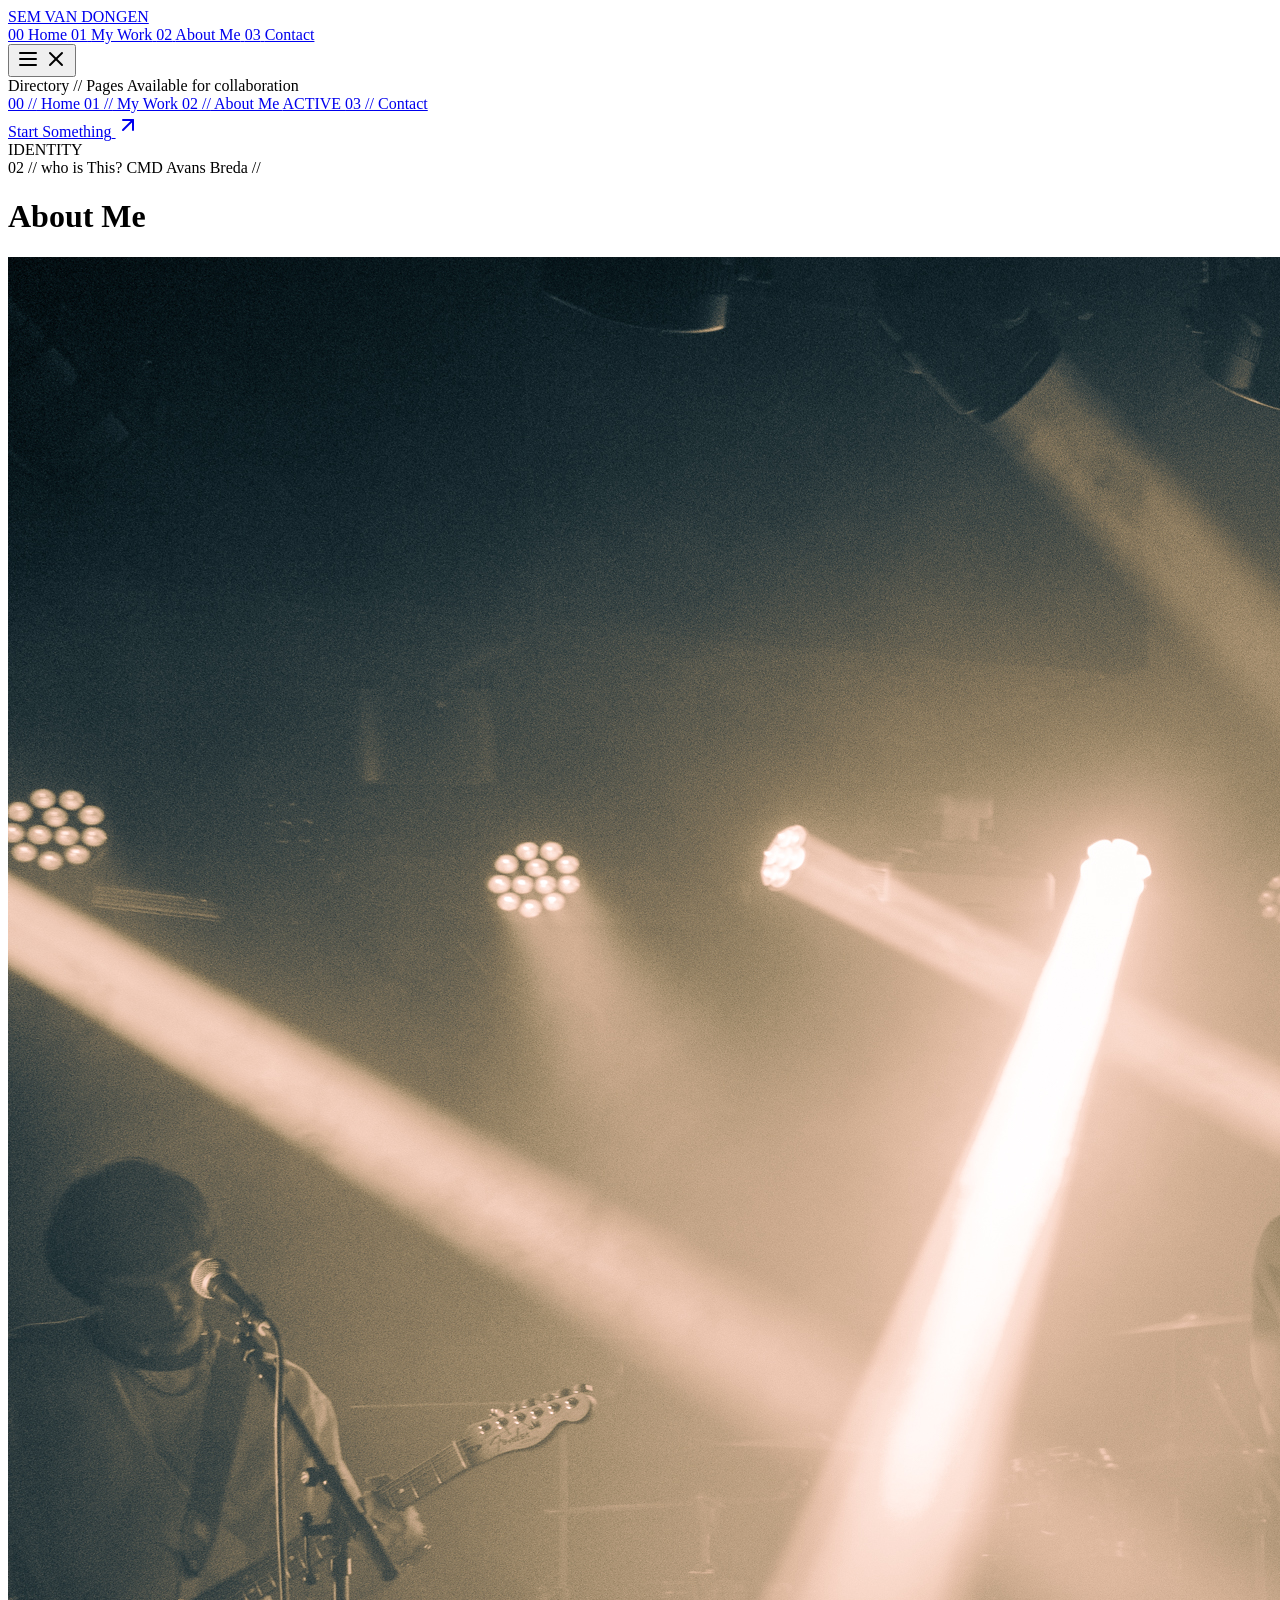
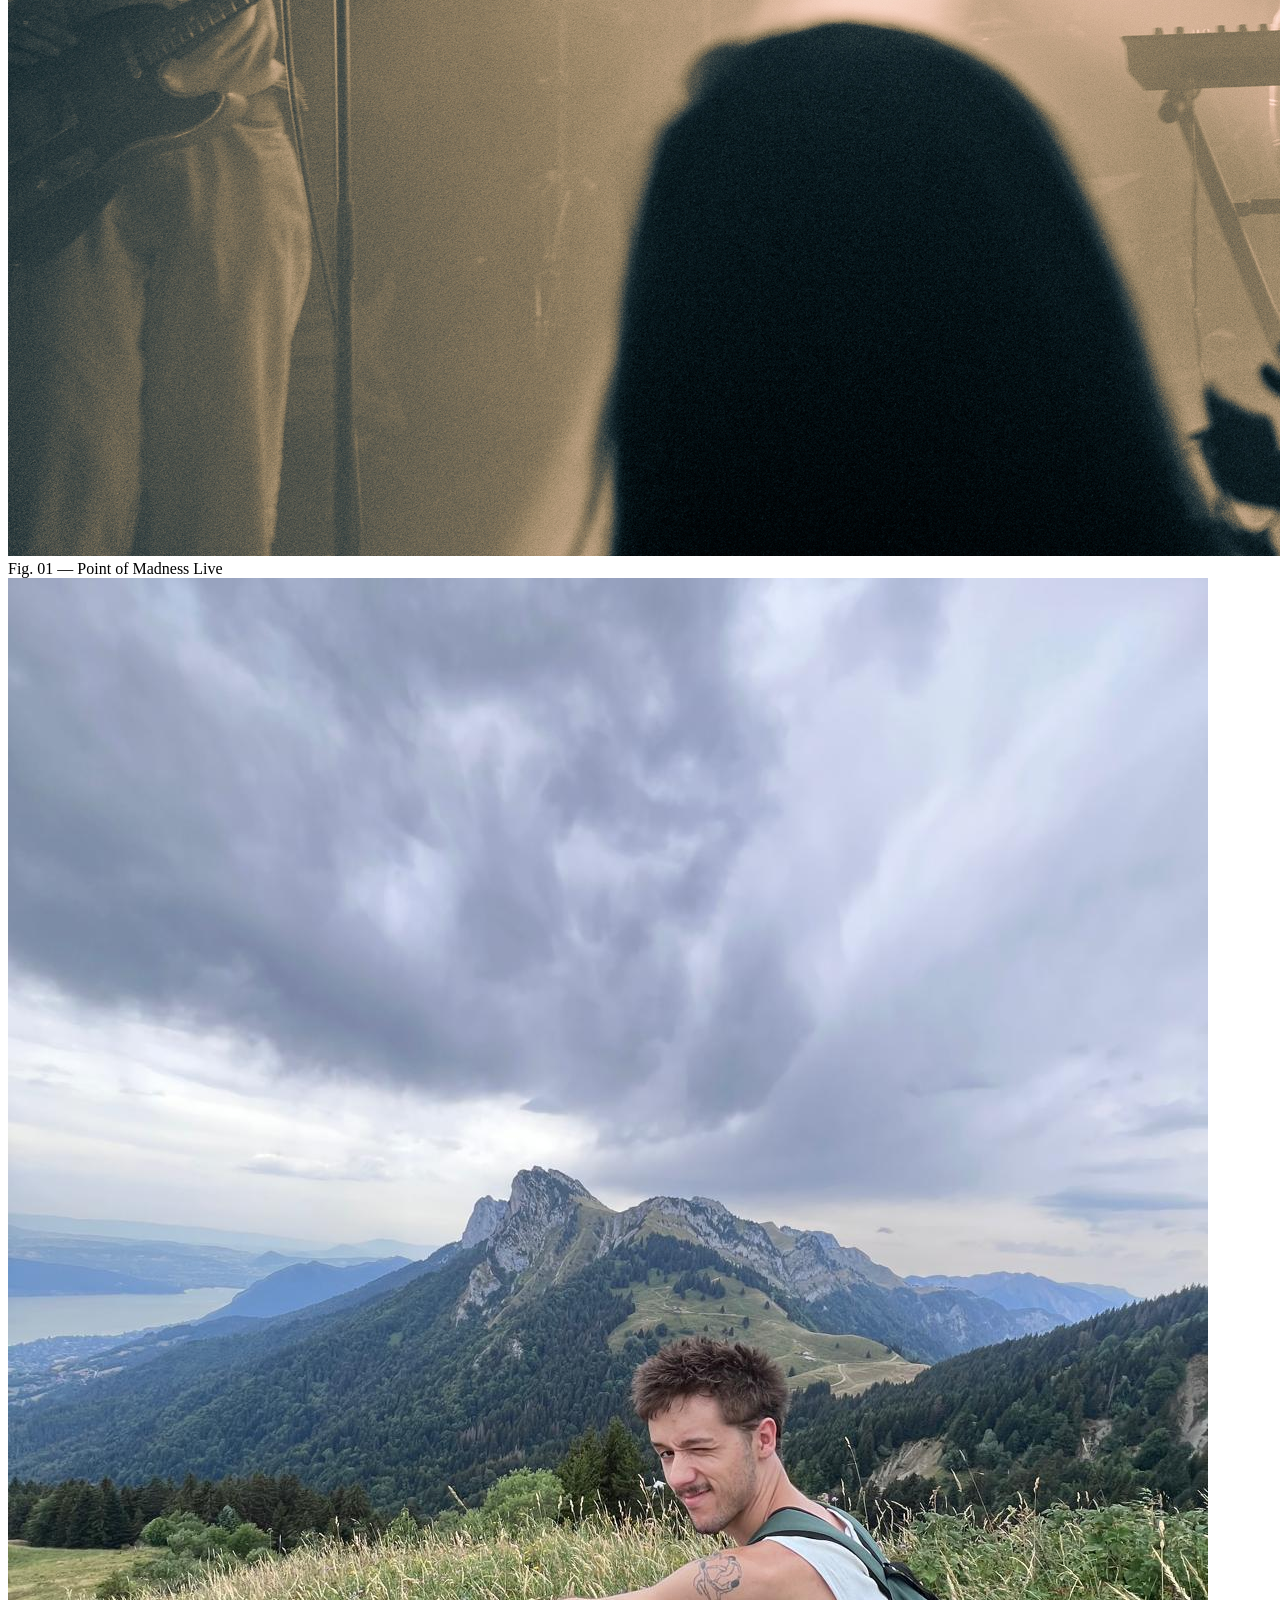
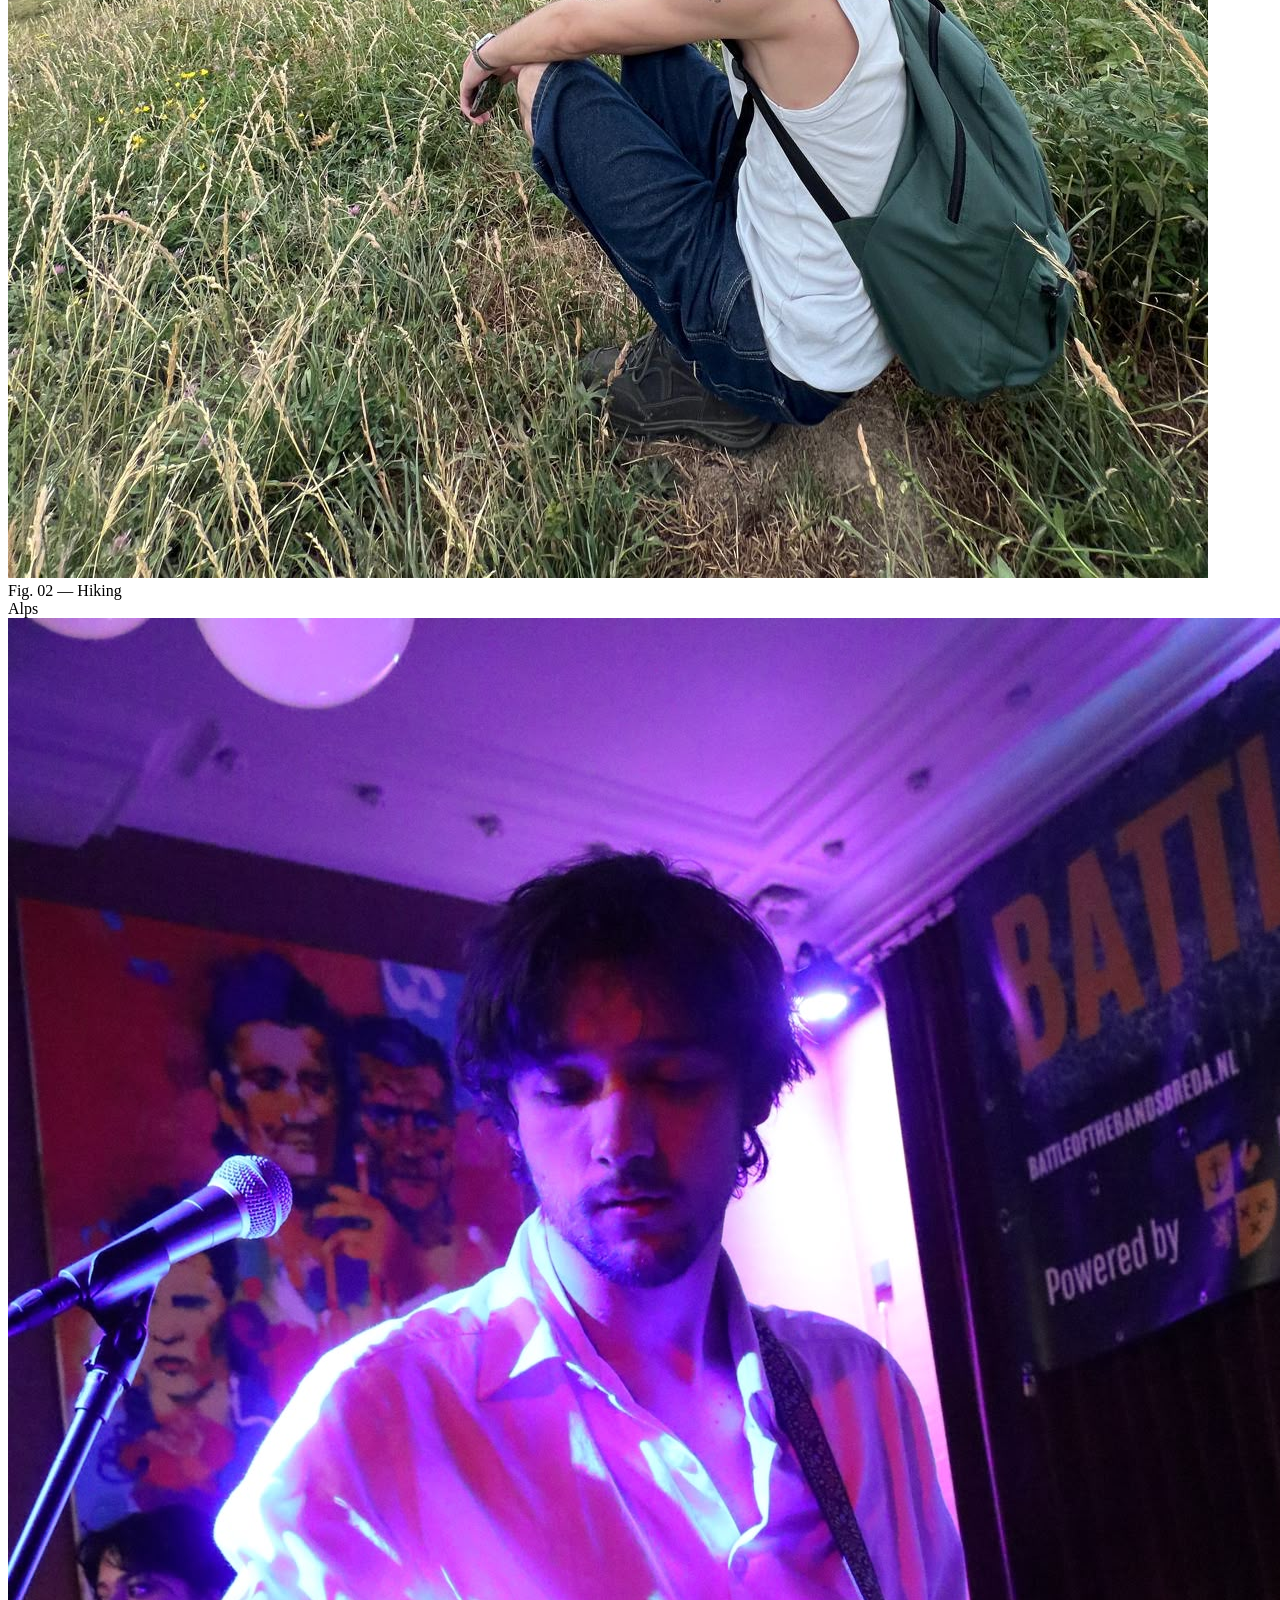
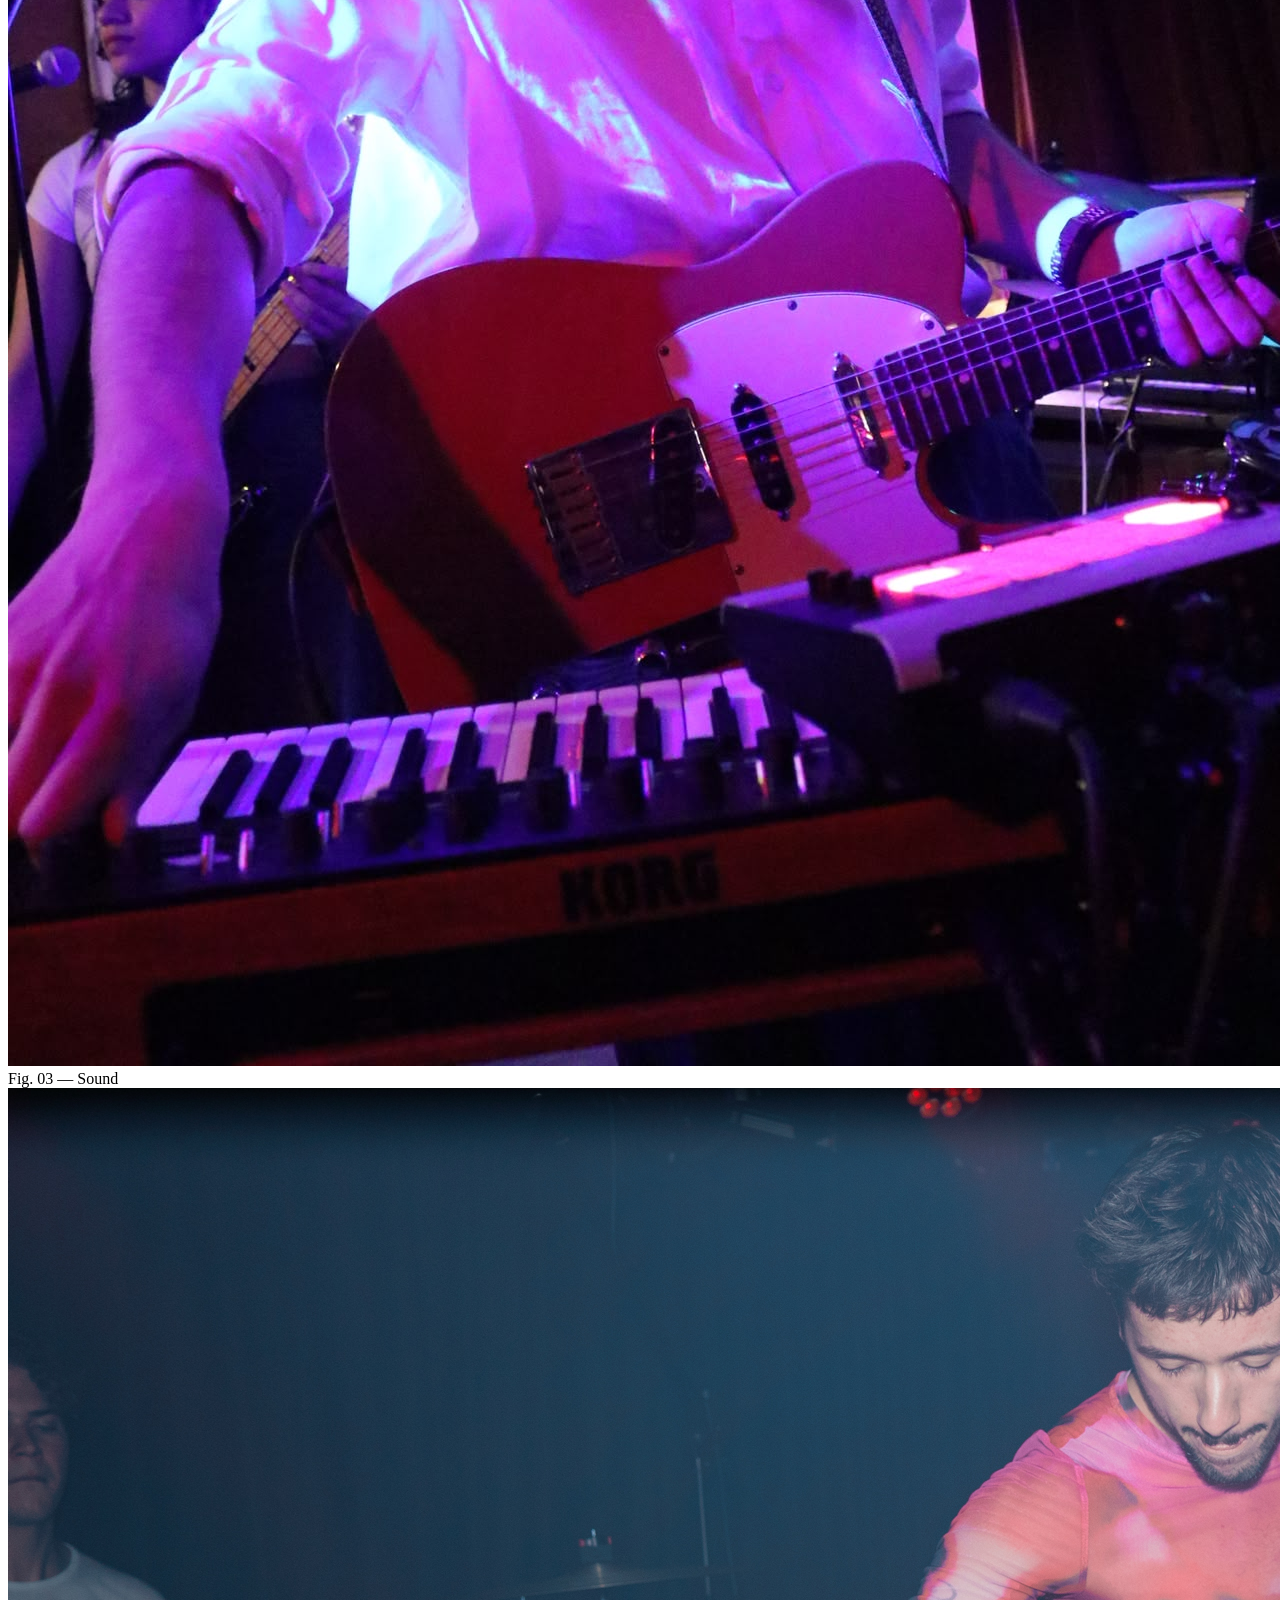
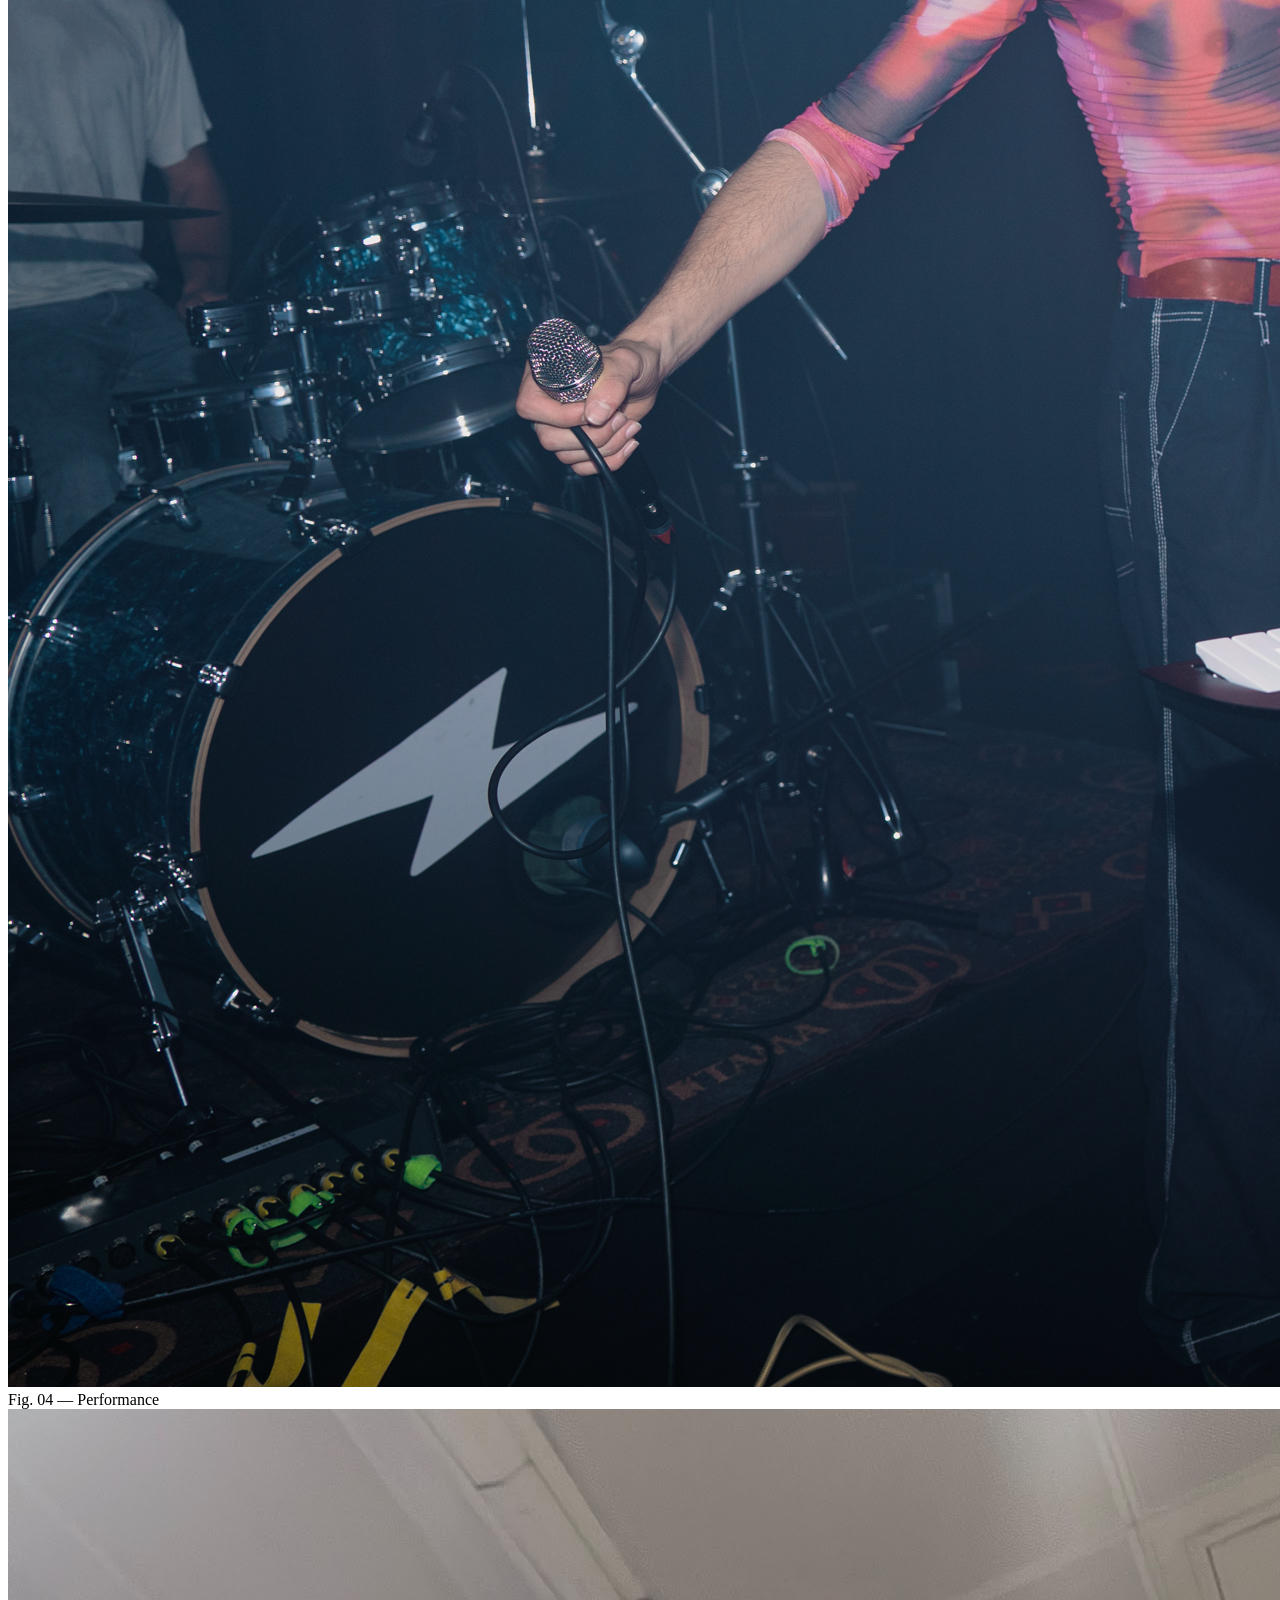
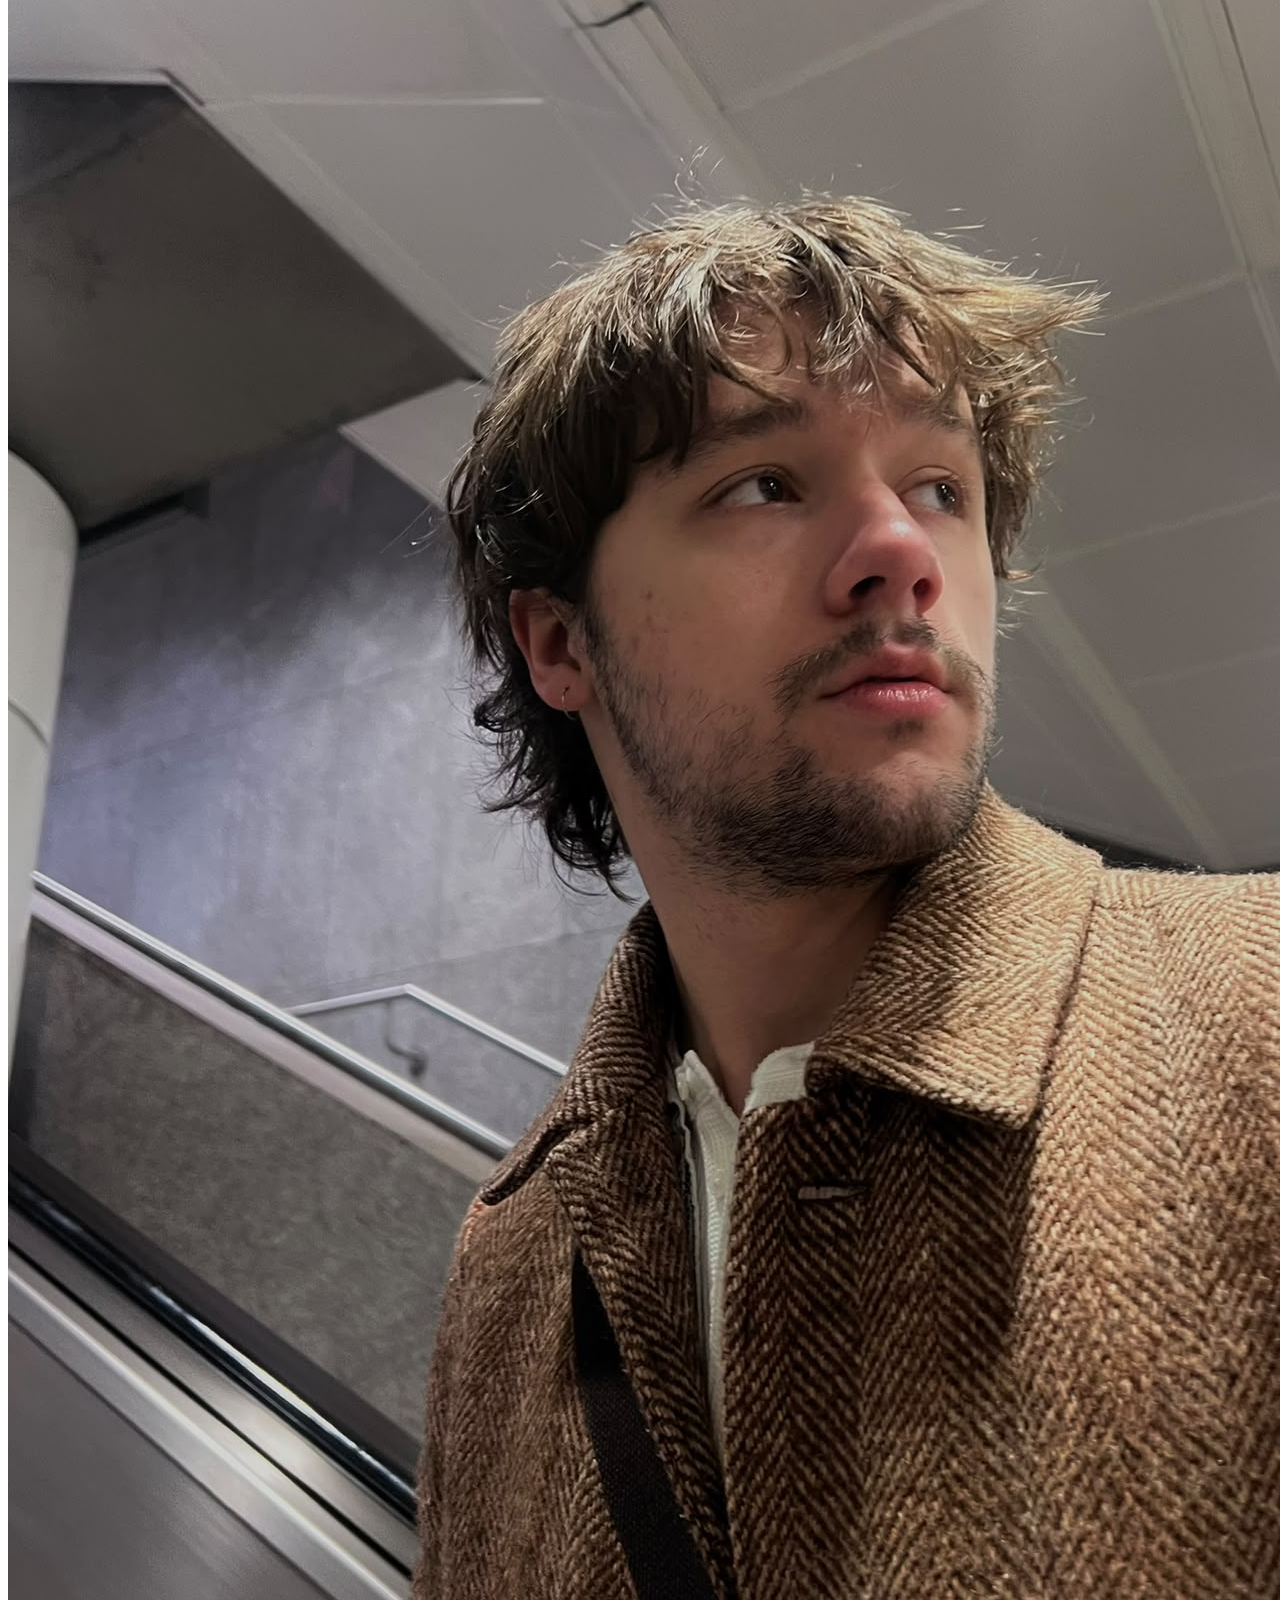
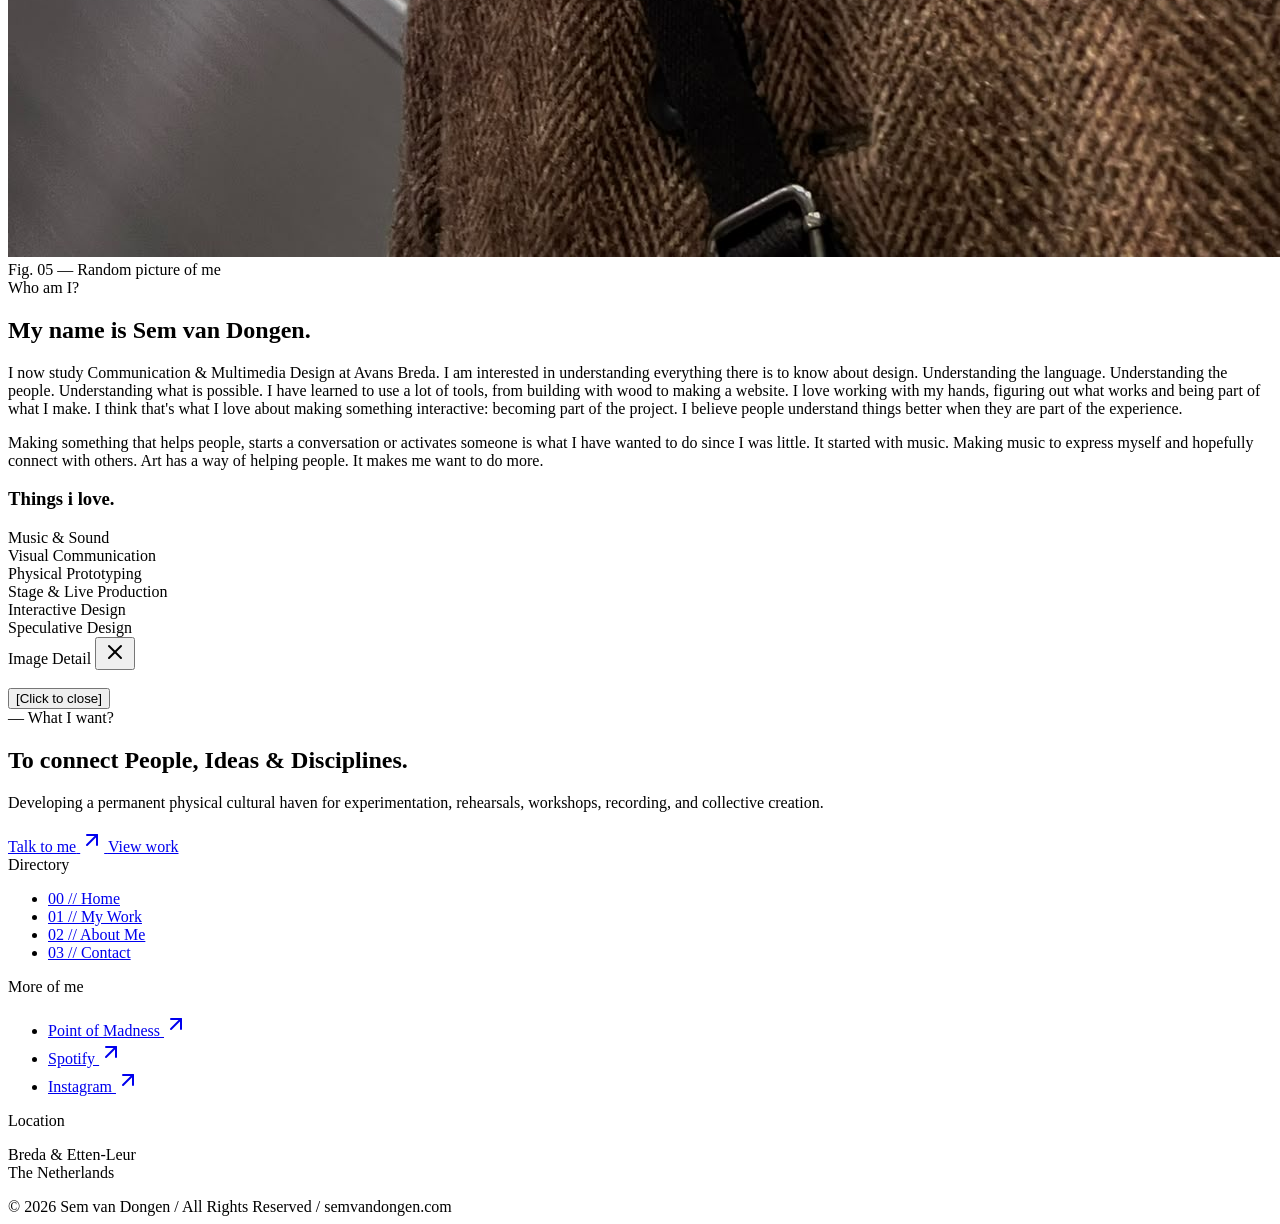
==== about.html @ f4bc8995 "Fix website folder structure" ====
<!DOCTYPE html>
<html lang="en" class="dark">
  <head>
    <meta charset="UTF-8" />
    <meta name="viewport" content="width=device-width, initial-scale=1.0" />
    <title>About Me — Sem van Dongen</title>
    <meta
      name="description"
      content="About Sem van Dongen — Multidisciplinary creative studying Communications, Multimedia Design at Avans Breda."
    />

    <!-- Google Fonts -->
    <link rel="preconnect" href="https://fonts.googleapis.com" />
    <link rel="preconnect" href="https://fonts.gstatic.com" crossorigin="anonymous" />
    <link
      href="https://fonts.googleapis.com/css2?family=Anton&family=Space+Grotesk:wght@400;500;600;700&family=Space+Mono:ital,wght@0,400;0,700;1,400&display=swap"
      rel="stylesheet"
    />

    <!-- Stylesheet -->
    <link rel="stylesheet" href="css/style.css" />
  </head>
  <body class="min-h-screen bg-bg text-ink selection:bg-accent selection:text-bg">
    <!-- Subtle Ambient Texture Layers -->
    <div class="grain-overlay" aria-hidden="true"></div>
    <div class="vignette-overlay" aria-hidden="true"></div>

    <!-- Global Persistent Navigation Header -->
    <header class="header-top fixed top-0 left-0 right-0 z-50 transition-all duration-300 border-b border-line/40 bg-[#0a0a0d]/70 backdrop-blur-sm">
      <div class="mx-auto flex h-[72px] max-w-7xl items-center justify-between px-5 sm:px-8 lg:px-12">
        <!-- Brand: Sem van Dongen -->
        <div class="flex items-center">
          <a href="index.html" class="group inline-flex items-center gap-3.5 focus:outline-none" aria-label="Sem van Dongen — Return to homepage">
            <div class="flex flex-col">
              <span class="font-display text-lg uppercase tracking-[0.06em] text-ink transition-colors duration-200 group-hover:text-accent sm:text-xl">
                SEM VAN DONGEN
              </span>
            </div>
          </a>
        </div>

        <!-- Desktop Navigation Links -->
        <nav class="hidden items-center gap-1 md:flex" aria-label="Main Navigation">
          <!-- 00 Home -->
          <a href="index.html" class="group relative flex items-center gap-2 px-4 py-2 font-mono text-xs uppercase tracking-[0.18em] transition-all duration-200 text-ink-dim hover:text-ink">
            <span class="text-[10px] text-ink-faint opacity-60 group-hover:text-accent">00</span>
            <span>Home</span>
            <span class="absolute bottom-0 left-4 right-4 h-[1px] w-0 bg-ink-faint transition-all duration-200 group-hover:w-[calc(100%-32px)]"></span>
          </a>

          <!-- 01 My Work -->
          <a href="work.html" class="group relative flex items-center gap-2 px-4 py-2 font-mono text-xs uppercase tracking-[0.18em] transition-all duration-200 text-ink-dim hover:text-ink">
            <span class="text-[10px] text-ink-faint opacity-60 group-hover:text-accent">01</span>
            <span>My Work</span>
            <span class="absolute bottom-0 left-4 right-4 h-[1px] w-0 bg-ink-faint transition-all duration-200 group-hover:w-[calc(100%-32px)]"></span>
          </a>

          <!-- 02 About Me (Active) -->
          <a href="about.html" class="group relative flex items-center gap-2 px-4 py-2 font-mono text-xs uppercase tracking-[0.18em] transition-all duration-200 text-accent">
            <span class="text-[10px] text-ink-faint opacity-60 group-hover:text-accent">02</span>
            <span>About Me</span>
            <span class="absolute bottom-0 left-4 right-4 h-[2px] bg-accent shadow-[0_0_8px_#b2ded1]"></span>
          </a>

          <!-- 03 Contact -->
          <a href="contact.html" class="group relative flex items-center gap-2 px-4 py-2 font-mono text-xs uppercase tracking-[0.18em] transition-all duration-200 text-ink-dim hover:text-ink">
            <span class="text-[10px] text-ink-faint opacity-60 group-hover:text-accent">03</span>
            <span>Contact</span>
            <span class="absolute bottom-0 left-4 right-4 h-[1px] w-0 bg-ink-faint transition-all duration-200 group-hover:w-[calc(100%-32px)]"></span>
          </a>
        </nav>

        <!-- Mobile Menu Button -->
        <div class="flex items-center gap-3 md:hidden">
          <button
            id="mobile-menu-btn"
            type="button"
            class="flex h-10 w-10 items-center justify-center border border-line-strong bg-bg-card text-ink transition-colors hover:border-accent hover:text-accent focus:outline-none"
            aria-label="Open navigation menu"
            aria-expanded="false"
          >
            <!-- Hamburger Icon -->
            <svg id="menu-icon-open" class="h-5 w-5" xmlns="http://www.w3.org/2000/svg" width="24" height="24" viewBox="0 0 24 24" fill="none" stroke="currentColor" stroke-width="2" stroke-linecap="round" stroke-linejoin="round">
              <line x1="4" x2="20" y1="12" y2="12"></line>
              <line x1="4" x2="20" y1="6" y2="6"></line>
              <line x1="4" x2="20" y1="18" y2="18"></line>
            </svg>
            <!-- Close Icon -->
            <svg id="menu-icon-close" class="h-5 w-5 hidden" xmlns="http://www.w3.org/2000/svg" width="24" height="24" viewBox="0 0 24 24" fill="none" stroke="currentColor" stroke-width="2" stroke-linecap="round" stroke-linejoin="round">
              <path d="M18 6 6 18"></path>
              <path d="m6 6 12 12"></path>
            </svg>
          </button>
        </div>
      </div>

      <!-- Mobile Navigation Sheet -->
      <div id="mobile-menu-drawer" class="hidden border-b border-line bg-[#0a0a0dfc] px-6 py-8 backdrop-blur-xl md:hidden">
        <div class="mb-6 flex items-center justify-between border-b border-line pb-4 font-mono text-[11px] uppercase tracking-[0.2em] text-ink-faint">
          <span>Directory // Pages</span>
          <span>Available for collaboration</span>
        </div>

        <nav class="flex flex-col gap-2">
          <!-- 00 Home -->
          <a href="index.html" class="flex items-center justify-between border-b border-line/60 py-4 font-display text-2xl uppercase tracking-wider text-ink hover:text-accent transition-colors">
            <span class="flex items-center gap-3">
              <span class="font-mono text-xs tracking-widest text-ink-faint">00 //</span>
              Home
            </span>
          </a>

          <!-- 01 My Work -->
          <a href="work.html" class="flex items-center justify-between border-b border-line/60 py-4 font-display text-2xl uppercase tracking-wider text-ink hover:text-accent transition-colors">
            <span class="flex items-center gap-3">
              <span class="font-mono text-xs tracking-widest text-ink-faint">01 //</span>
              My Work
            </span>
          </a>

          <!-- 02 About Me (Active) -->
          <a href="about.html" class="flex items-center justify-between border-b border-line/60 py-4 font-display text-2xl uppercase tracking-wider text-accent transition-colors">
            <span class="flex items-center gap-3">
              <span class="font-mono text-xs tracking-widest text-ink-faint">02 //</span>
              About Me
            </span>
            <span class="font-mono text-[10px] tracking-widest text-accent bg-accent/10 px-2 py-1 border border-accent/40">
              ACTIVE
            </span>
          </a>

          <!-- 03 Contact -->
          <a href="contact.html" class="flex items-center justify-between border-b border-line/60 py-4 font-display text-2xl uppercase tracking-wider text-ink hover:text-accent transition-colors">
            <span class="flex items-center gap-3">
              <span class="font-mono text-xs tracking-widest text-ink-faint">03 //</span>
              Contact
            </span>
          </a>
        </nav>

        <div class="mt-8 pt-4">
          <a href="contact.html" class="flex w-full items-center justify-center gap-2 border border-accent bg-accent px-6 py-4 font-mono text-xs uppercase tracking-[0.2em] font-bold text-bg transition-all hover:bg-accent/90">
            <span>Start Something</span>
            <svg class="h-4 w-4" xmlns="http://www.w3.org/2000/svg" width="24" height="24" viewBox="0 0 24 24" fill="none" stroke="currentColor" stroke-width="2" stroke-linecap="round" stroke-linejoin="round">
              <path d="M7 7h10v10"></path>
              <path d="M7 17 17 7"></path>
            </svg>
          </a>
        </div>
      </div>
    </header>

    <!-- Persistent spacing behind fixed header -->
    <div class="h-[72px]"></div>

    <!-- Main Content Area -->
    <main class="relative z-10 flex min-h-[calc(100vh-72px)] flex-col">
      <div class="relative py-12 sm:py-20 overflow-hidden">
        <!-- Background Ghost Typography -->
        <div class="pointer-events-none absolute top-20 right-0 select-none opacity-10" aria-hidden="true">
          <span class="ghost-watermark text-[16vw] leading-none text-accent">
            IDENTITY
          </span>
        </div>

        <div class="mx-auto max-w-7xl px-5 sm:px-8 lg:px-12">
          <!-- Page Header -->
          <div class="border-b border-line pb-12">
            <div class="flex flex-wrap items-center justify-between gap-4">
              <span class="editorial-kicker">02 // who is This?</span>
              <span class="font-mono text-xs uppercase tracking-widest text-ink-faint">
                CMD Avans Breda //
              </span>
            </div>

            <h1 class="mt-4 font-display text-5xl uppercase leading-[0.9] tracking-tight text-ink sm:text-7xl lg:text-8xl">
              About Me
            </h1>
          </div>

          <!-- ======================================================================= -->
          <!-- EDITORIAL 5-PHOTOGRAPH COMPOSITION & MANIFESTO                          -->
          <!-- ======================================================================= -->
          <div class="mt-16 grid grid-cols-1 gap-12 lg:grid-cols-12 lg:gap-16 items-start">
            <!-- Left Column: The 5-Photo Editorial Montage -->
            <div class="lg:col-span-6 space-y-8">
              <!-- PHOTO 1: Primary Large Stage Portrait -->
              <div
                data-lightbox
                data-lightbox-src="images/about/sem-stage-beams.jpg"
                data-lightbox-alt="Sem van Dongen on stage with Point of Madness"
                data-lightbox-caption="Fig. 01 — Point of Madness Live"
                class="group relative cursor-pointer border border-line-strong bg-bg-card p-3 transition-all duration-500 hover:border-accent"
              >
                <div class="relative aspect-[4/5] w-full overflow-hidden bg-black">
                  <img
                    src="images/about/sem-stage-beams.jpg"
                    alt="Sem van Dongen on stage with Point of Madness"
                    class="h-full w-full object-cover transition-transform duration-700 group-hover:scale-[1.03]"
                  />
                  <div class="absolute inset-0 bg-gradient-to-t from-bg via-transparent to-transparent opacity-50"></div>
                  <div class="absolute bottom-4 left-4 bg-bg/90 border border-line px-3 py-1 font-mono text-[10px] uppercase tracking-widest text-accent">
                    Fig. 01 — Point of Madness Live
                  </div>
                </div>
              </div>

              <!-- PHOTOS 2 & 3: Asymmetrical Overlapping Duo -->
              <div class="grid grid-cols-12 gap-4 items-center">
                <!-- PHOTO 2: The Mountain & Matisse Tattoo -->
                <div
                  data-lightbox
                  data-lightbox-src="images/about/sem-mountain-tattoo.jpg"
                  data-lightbox-alt="Sem van Dongen in the mountains showing his Matisse tattoo"
                  data-lightbox-caption="Fig. 02 — Hiking"
                  class="col-span-7 group relative cursor-pointer border border-line bg-bg-card p-2.5 transition-all duration-300 hover:border-bone hover:-translate-y-1"
                >
                  <div class="relative aspect-[3/4] w-full overflow-hidden bg-black">
                    <img
                      src="images/about/sem-mountain-tattoo.jpg"
                      alt="Sem van Dongen in the mountains showing his Matisse tattoo"
                      class="h-full w-full object-cover transition-transform duration-500 group-hover:scale-105"
                    />
                    <div class="absolute top-2 left-2 bg-bg/85 px-2 py-0.5 font-mono text-[9px] uppercase tracking-widest text-bone border border-line">
                      Fig. 02 — Hiking
                    </div>
                  </div>
                  <div class="mt-2 flex items-center justify-between font-mono text-[10px] uppercase tracking-wider text-ink-faint">
                    <span>Alps</span>
                  </div>
                </div>

                <!-- PHOTO 3: Red Guitar & Performance -->
                <div
                  data-lightbox
                  data-lightbox-src="images/about/sem-guitar-synth.jpg"
                  data-lightbox-alt="Sem performing with guitar and synth"
                  data-lightbox-caption="Fig. 03 — Sound"
                  class="col-span-5 group relative -mt-8 cursor-pointer border border-line-strong bg-bg-elevated p-2 transition-all duration-300 hover:border-accent hover:translate-y-1"
                >
                  <div class="relative aspect-square w-full overflow-hidden bg-black">
                    <img
                      src="images/about/sem-guitar-synth.jpg"
                      alt="Sem performing with guitar and synth"
                      class="h-full w-full object-cover transition-transform duration-500 group-hover:scale-105"
                    />
                  </div>
                  <div class="mt-2 font-mono text-[9px] uppercase tracking-wider text-ink-faint">
                    Fig. 03 — Sound
                  </div>
                </div>
              </div>

              <!-- PHOTOS 4 & 5: Horizontal Interlocking Pair -->
              <div class="grid grid-cols-2 gap-4">
                <!-- PHOTO 4: Synth Performance -->
                <div
                  data-lightbox
                  data-lightbox-src="images/about/sem-synth-performance.jpg"
                  data-lightbox-alt="Sem at the Korg synth"
                  data-lightbox-caption="Fig. 04 — Performance"
                  class="group relative cursor-pointer border border-line bg-bg-card p-2.5 transition-all duration-300 hover:border-accent"
                >
                  <div class="relative aspect-[4/3] w-full overflow-hidden bg-black">
                    <img
                      src="images/about/sem-synth-performance.jpg"
                      alt="Sem at the Korg synth"
                      class="h-full w-full object-cover transition-transform duration-500 group-hover:scale-105"
                    />
                  </div>
                  <div class="mt-2 font-mono text-[9px] uppercase tracking-wider text-ink-faint">
                    Fig. 04 — Performance
                  </div>
                </div>

                <!-- PHOTO 5: Thoughtful Editorial Coat Portrait -->
                <div
                  data-lightbox
                  data-lightbox-src="images/about/sem-coat-portrait.jpg"
                  data-lightbox-alt="Sem van Dongen portrait"
                  data-lightbox-caption="Fig. 05 — Random picture of me"
                  class="group relative cursor-pointer border border-line bg-bg-card p-2.5 transition-all duration-300 hover:border-bone"
                >
                  <div class="relative aspect-[4/3] w-full overflow-hidden bg-black">
                    <img
                      src="images/about/sem-coat-portrait.jpg"
                      alt="Sem van Dongen portrait"
                      class="h-full w-full object-cover transition-transform duration-500 group-hover:scale-105"
                    />
                  </div>
                  <div class="mt-2 font-mono text-[9px] uppercase tracking-wider text-ink-faint">
                    Fig. 05 — Random picture of me
                  </div>
                </div>
              </div>
            </div>

            <!-- Right Column: Honest Philosophy & The Connector Identity -->
            <div class="lg:col-span-6 space-y-12">
              <!-- Core Philosophy Manifesto -->
              <div class="border-l-2 border-accent pl-6 sm:pl-8 space-y-6">
                <span class="font-mono text-xs uppercase tracking-[0.24em] text-accent">
                  Who am I?
                </span>

                <h2 class="font-display text-3xl uppercase leading-[0.95] tracking-tight text-ink sm:text-4xl lg:text-5xl">
                  My name is Sem van Dongen.
                </h2>

                <div class="space-y-4 font-body text-base leading-relaxed text-ink-dim sm:text-lg">
                  <p>
I now study Communication & Multimedia Design at Avans Breda.

I am interested in understanding everything there is to know about design. Understanding the language. Understanding the people. Understanding what is possible.

I have learned to use a lot of tools, from building with wood to making a website. I love working with my hands, figuring out what works and being part of what I make.

I think that's what I love about making something interactive: becoming part of the project. I believe people understand things better when they are part of the experience.
                  </p>
                  <p>
                 Making something that helps people, starts a conversation or activates someone is what I have wanted to do since I was little.

It started with music. Making music to express myself and hopefully connect with others.

Art has a way of helping people. It makes me want to do more.
                  </p>
                </div>
              </div>

              <!-- The Creative Spectrum -->
              <div class="border border-line bg-bg-card p-6 sm:p-8">
                <h3 class="mt-2 font-display text-2xl uppercase text-ink">
                  Things i love.
                </h3>

                <div class="mt-6 grid grid-cols-2 gap-3">
                  <div class="flex items-center gap-2 border border-line/60 bg-bg px-3 py-2 font-mono text-xs text-ink-dim">
                    <span>Music & Sound</span>
                  </div>
                  <div class="flex items-center gap-2 border border-line/60 bg-bg px-3 py-2 font-mono text-xs text-ink-dim">
                    <span>Visual Communication</span>
                  </div>
                  <div class="flex items-center gap-2 border border-line/60 bg-bg px-3 py-2 font-mono text-xs text-ink-dim">
                    <span>Physical Prototyping</span>
                  </div>
                  <div class="flex items-center gap-2 border border-line/60 bg-bg px-3 py-2 font-mono text-xs text-ink-dim">
                    <span>Stage & Live Production</span>
                  </div>
                  <div class="flex items-center gap-2 border border-line/60 bg-bg px-3 py-2 font-mono text-xs text-ink-dim">
                    <span>Interactive Design</span>
                  </div>
                  <div class="flex items-center gap-2 border border-line/60 bg-bg px-3 py-2 font-mono text-xs text-ink-dim">
                    <span>Speculative Design</span>
                  </div>
                </div>
              </div>
            </div>
          </div>
        </div>
      </div>
    </main>

    <!-- Lightbox Image Pop-Up -->
    <div
      id="lightbox-modal"
      role="dialog"
      aria-modal="true"
      class="fixed inset-0 z-[100] hidden items-center justify-center bg-black/85 p-3 backdrop-blur-md sm:p-6 lg:p-10"
    >
      <div
        class="relative my-auto flex max-h-[92vh] w-full max-w-4xl flex-col border border-line-strong bg-bg-elevated shadow-2xl overflow-hidden"
        onclick="event.stopPropagation()"
      >
        <!-- Top Bar with Title and Close Button -->
        <div class="flex items-center justify-between border-b border-line bg-bg/95 px-5 py-3.5 backdrop-blur-md">
          <span id="lightbox-caption" class="font-mono text-xs font-bold uppercase tracking-[0.2em] text-accent">
            Image Detail
          </span>

          <button
            type="button"
            data-close-lightbox
            class="group flex h-8 w-8 items-center justify-center border border-line bg-bg-card text-ink transition-colors hover:border-accent hover:text-accent focus:outline-none"
            aria-label="Close image popup"
          >
            <svg class="h-4 w-4 transition-transform group-hover:rotate-90" xmlns="http://www.w3.org/2000/svg" width="24" height="24" viewBox="0 0 24 24" fill="none" stroke="currentColor" stroke-width="2" stroke-linecap="round" stroke-linejoin="round">
              <path d="M18 6 6 18"></path>
              <path d="m6 6 12 12"></path>
            </svg>
          </button>
        </div>

        <!-- Enlarged Image Area -->
        <div class="flex max-h-[75vh] items-center justify-center bg-black p-2 sm:p-4">
          <img
            id="lightbox-img"
            src=""
            alt=""
            class="max-h-[70vh] w-auto max-w-full object-contain"
          />
        </div>

        <!-- Bottom Bar: Instructions / Dismiss -->
        <div class="flex items-center justify-between border-t border-line bg-bg px-5 py-3 font-mono text-[11px] uppercase tracking-wider text-ink-faint">
          <span id="lightbox-alt"></span>
          <button
            type="button"
            data-close-lightbox
            class="text-accent hover:underline focus:outline-none"
          >
            [Click to close]
          </button>
        </div>
      </div>
    </div>

    <!-- Global Persistent Footer -->
    <footer class="relative z-10 border-t border-line bg-bg pt-20 pb-12 text-ink">
      <div class="mx-auto max-w-7xl px-5 sm:px-8 lg:px-12">
        <!-- Top Section: Oversized Editorial Identity -->
        <div class="grid grid-cols-1 gap-12 border-b border-line pb-16 lg:grid-cols-12">
          <div class="lg:col-span-7">
            <span class="font-mono text-xs uppercase tracking-[0.28em] text-accent">— What I want?</span>
            <h2 class="mt-4 font-display text-4xl uppercase leading-[0.95] tracking-tight text-ink sm:text-6xl lg:text-7xl">
              To connect People, Ideas & Disciplines.
            </h2>
            <p class="mt-6 max-w-xl font-body text-base leading-relaxed text-ink-dim sm:text-lg">
              Developing a permanent physical cultural haven for experimentation,
              rehearsals, workshops, recording, and collective creation.
            </p>

            <div class="mt-8 flex flex-wrap gap-4">
              <a
                href="contact.html"
                class="inline-flex items-center gap-3 border border-accent bg-accent px-6 py-3.5 font-mono text-xs font-bold uppercase tracking-[0.18em] text-bg transition-all hover:bg-accent/90"
              >
                <span>Talk to me</span>
                <svg class="h-4 w-4" xmlns="http://www.w3.org/2000/svg" width="24" height="24" viewBox="0 0 24 24" fill="none" stroke="currentColor" stroke-width="2" stroke-linecap="round" stroke-linejoin="round">
                  <path d="M7 7h10v10"></path>
                  <path d="M7 17 17 7"></path>
                </svg>
              </a>
              <a
                href="work.html"
                class="inline-flex items-center gap-3 border border-line-strong bg-bg-card px-6 py-3.5 font-mono text-xs uppercase tracking-[0.18em] text-ink transition-all hover:border-accent hover:text-accent"
              >
                <span>View work</span>
              </a>
            </div>
          </div>
        </div>

        <!-- Bottom Bar -->
        <div class="mt-12 flex flex-col items-start justify-between gap-6 font-mono text-xs uppercase tracking-[0.16em] text-ink-faint sm:flex-row sm:items-center">
          <div class="flex items-center gap-4"></div>

          <div class="grid grid-cols-2 gap-8 sm:grid-cols-3 lg:col-span-5">
            <!-- Column 1: Directory -->
            <div>
              <span class="font-mono text-xs uppercase tracking-[0.24em] text-ink-faint">
                Directory
              </span>
              <ul class="mt-4 space-y-2.5 font-mono text-xs uppercase tracking-wider text-ink-dim">
                <li>
                  <a href="index.html" class="transition-colors hover:text-accent">
                    00 // Home
                  </a>
                </li>
                <li>
                  <a href="work.html" class="transition-colors hover:text-accent">
                    01 // My Work
                  </a>
                </li>
                <li>
                  <a href="about.html" class="transition-colors hover:text-accent">
                    02 // About Me
                  </a>
                </li>
                <li>
                  <a href="contact.html" class="transition-colors hover:text-accent">
                    03 // Contact
                  </a>
                </li>
              </ul>
            </div>

            <!-- Column 2: Ecosystem -->
            <div>
              <span class="font-mono text-xs uppercase tracking-[0.24em] text-ink-faint">
                More of me
              </span>
              <ul class="mt-4 space-y-2.5 font-mono text-xs uppercase tracking-wider text-ink-dim">
                <li>
                  <a
                    href="https://pointofmadness.nl/"
                    target="_blank"
                    rel="noopener noreferrer"
                    class="inline-flex items-center gap-1 transition-colors hover:text-accent"
                  >
                    Point of Madness
                    <svg class="h-3 w-3 opacity-60" xmlns="http://www.w3.org/2000/svg" width="24" height="24" viewBox="0 0 24 24" fill="none" stroke="currentColor" stroke-width="2" stroke-linecap="round" stroke-linejoin="round">
                      <path d="M7 7h10v10"></path>
                      <path d="M7 17 17 7"></path>
                    </svg>
                  </a>
                </li>
                <li>
                  <a
                    href="https://open.spotify.com/artist/1YhRX1mRz6rzQofSyzlszi"
                    target="_blank"
                    rel="noopener noreferrer"
                    class="inline-flex items-center gap-1 transition-colors hover:text-accent"
                  >
                    Spotify
                    <svg class="h-3 w-3 opacity-60" xmlns="http://www.w3.org/2000/svg" width="24" height="24" viewBox="0 0 24 24" fill="none" stroke="currentColor" stroke-width="2" stroke-linecap="round" stroke-linejoin="round">
                      <path d="M7 7h10v10"></path>
                      <path d="M7 17 17 7"></path>
                    </svg>
                  </a>
                </li>
                <li>
                  <a
                    href="https://www.instagram.com/sem_d__/?utm_source=ig_web_button_share_sheet"
                    target="_blank"
                    rel="noopener noreferrer"
                    class="inline-flex items-center gap-1 transition-colors hover:text-accent"
                  >
                    Instagram
                    <svg class="h-3 w-3 opacity-60" xmlns="http://www.w3.org/2000/svg" width="24" height="24" viewBox="0 0 24 24" fill="none" stroke="currentColor" stroke-width="2" stroke-linecap="round" stroke-linejoin="round">
                      <path d="M7 7h10v10"></path>
                      <path d="M7 17 17 7"></path>
                    </svg>
                  </a>
                </li>
              </ul>
            </div>

            <!-- Column 3: Location -->
            <div class="col-span-2 sm:col-span-1">
              <span class="font-mono text-xs uppercase tracking-[0.24em] text-ink-faint">
                Location
              </span>
              <p class="mt-4 font-mono text-xs tracking-wider text-ink-dim">
                Breda & Etten-Leur<br />
                The Netherlands
              </p>
            </div>
          </div>

          <div class="flex flex-wrap items-center gap-6">
            <span>&copy; <span id="current-year">2026</span> Sem van Dongen</span>
            <span class="hidden sm:inline-block">/</span>
            <span>All Rights Reserved</span>
            <span class="hidden sm:inline-block">/</span>
            <span class="text-accent">semvandongen.com</span>
          </div>
        </div>
      </div>
    </footer>

    <!-- Scripts -->
    <script src="js/main.js"></script>
  </body>
</html>
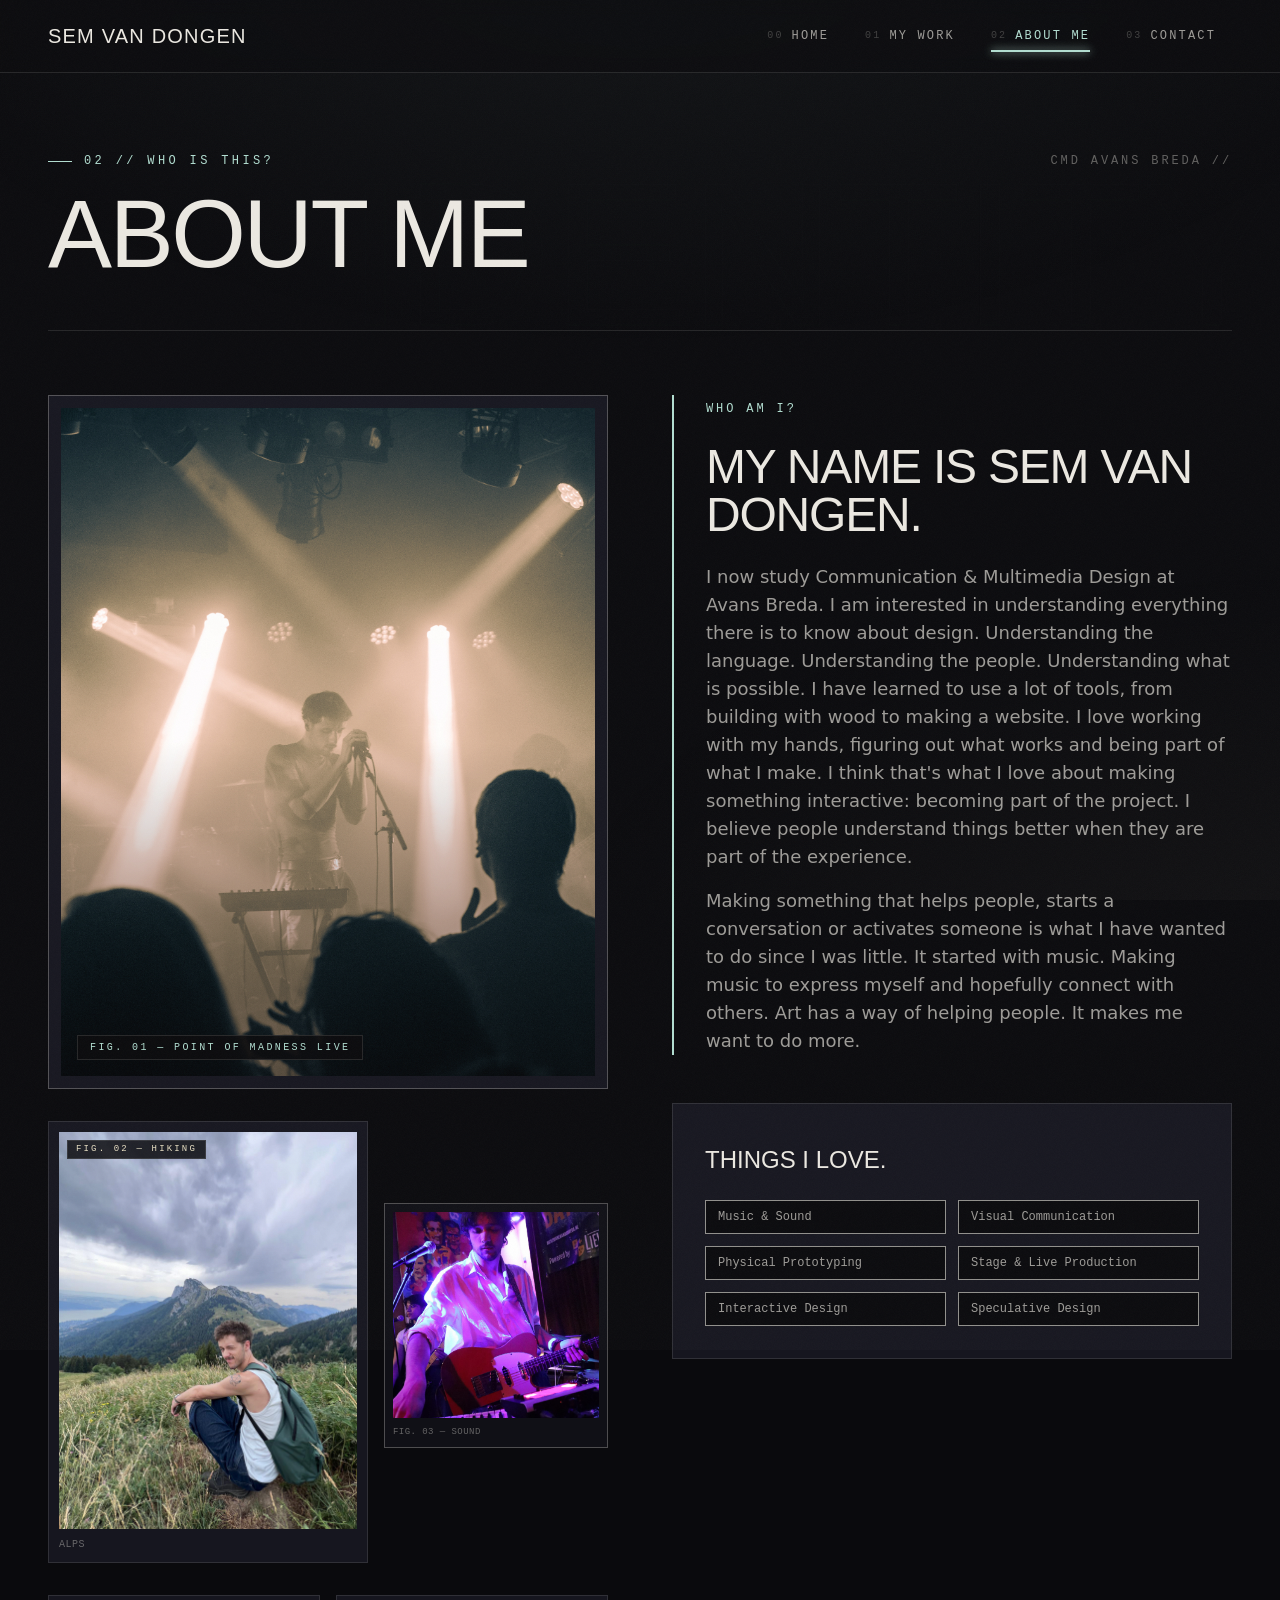
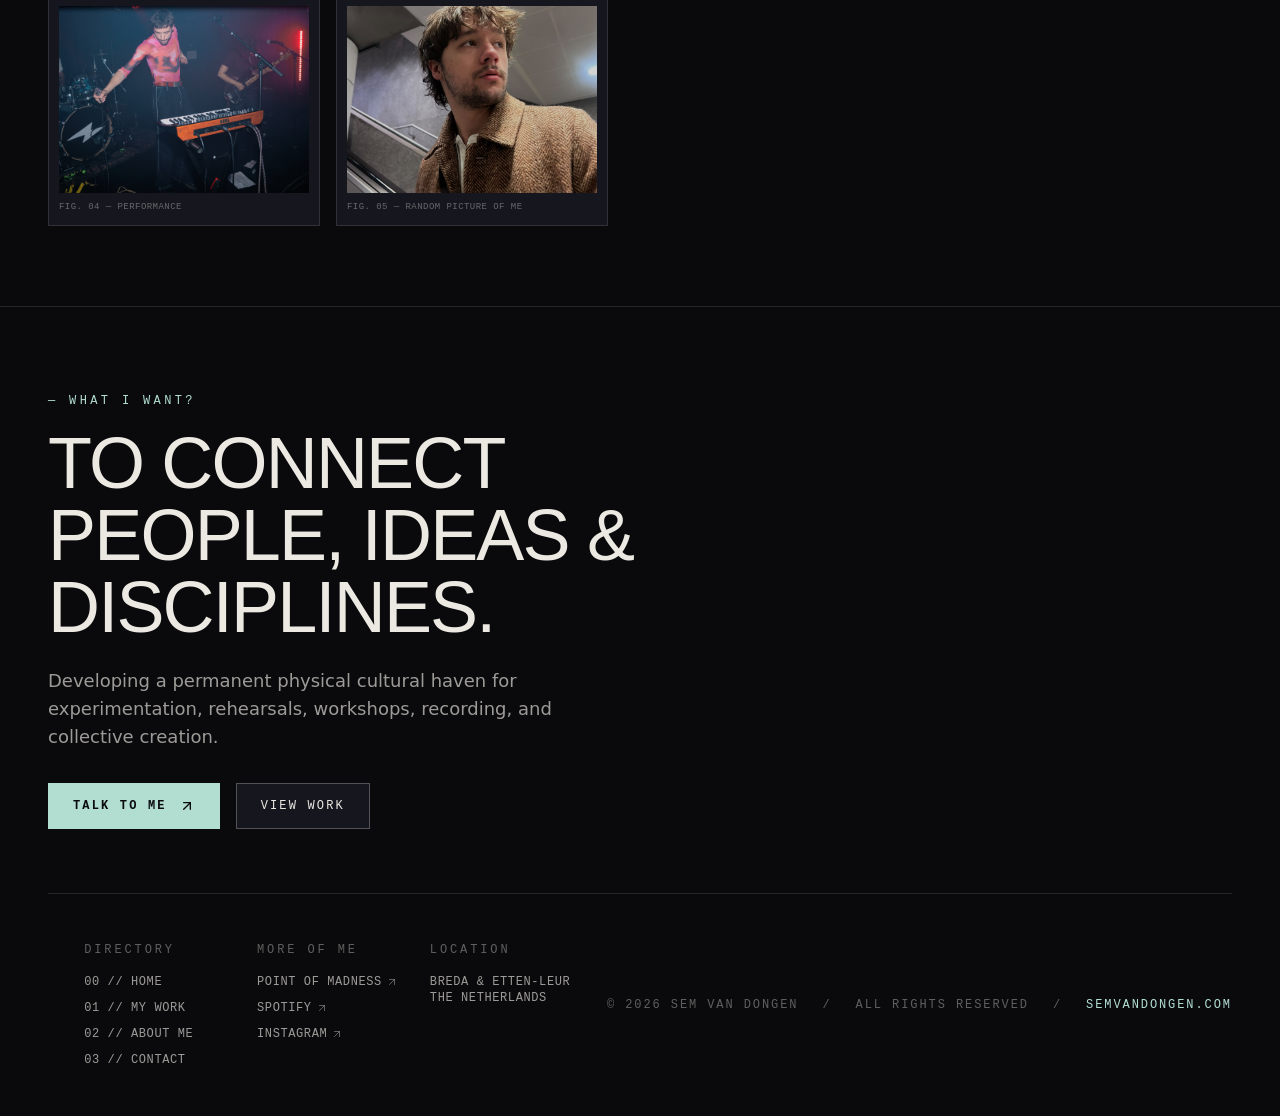
==== commit 9313a030: "Update website" ====
--- a/about.html
+++ b/about.html
@@ -18,7 +18,7 @@
     />
 
     <!-- Stylesheet -->
-    <link rel="stylesheet" href="css/style.css" />
+    <link rel="stylesheet" href="style.css" />
   </head>
   <body class="min-h-screen bg-bg text-ink selection:bg-accent selection:text-bg">
     <!-- Subtle Ambient Texture Layers -->
--- a/style.css
+++ b/style.css
@@ -0,0 +1,2468 @@
+*, ::before, ::after {
+  --tw-border-spacing-x: 0;
+  --tw-border-spacing-y: 0;
+  --tw-translate-x: 0;
+  --tw-translate-y: 0;
+  --tw-rotate: 0;
+  --tw-skew-x: 0;
+  --tw-skew-y: 0;
+  --tw-scale-x: 1;
+  --tw-scale-y: 1;
+  --tw-pan-x:  ;
+  --tw-pan-y:  ;
+  --tw-pinch-zoom:  ;
+  --tw-scroll-snap-strictness: proximity;
+  --tw-gradient-from-position:  ;
+  --tw-gradient-via-position:  ;
+  --tw-gradient-to-position:  ;
+  --tw-ordinal:  ;
+  --tw-slashed-zero:  ;
+  --tw-numeric-figure:  ;
+  --tw-numeric-spacing:  ;
+  --tw-numeric-fraction:  ;
+  --tw-ring-inset:  ;
+  --tw-ring-offset-width: 0px;
+  --tw-ring-offset-color: #fff;
+  --tw-ring-color: rgb(59 130 246 / 0.5);
+  --tw-ring-offset-shadow: 0 0 #0000;
+  --tw-ring-shadow: 0 0 #0000;
+  --tw-shadow: 0 0 #0000;
+  --tw-shadow-colored: 0 0 #0000;
+  --tw-blur:  ;
+  --tw-brightness:  ;
+  --tw-contrast:  ;
+  --tw-grayscale:  ;
+  --tw-hue-rotate:  ;
+  --tw-invert:  ;
+  --tw-saturate:  ;
+  --tw-sepia:  ;
+  --tw-drop-shadow:  ;
+  --tw-backdrop-blur:  ;
+  --tw-backdrop-brightness:  ;
+  --tw-backdrop-contrast:  ;
+  --tw-backdrop-grayscale:  ;
+  --tw-backdrop-hue-rotate:  ;
+  --tw-backdrop-invert:  ;
+  --tw-backdrop-opacity:  ;
+  --tw-backdrop-saturate:  ;
+  --tw-backdrop-sepia:  ;
+  --tw-contain-size:  ;
+  --tw-contain-layout:  ;
+  --tw-contain-paint:  ;
+  --tw-contain-style:  ;
+}
+
+::backdrop {
+  --tw-border-spacing-x: 0;
+  --tw-border-spacing-y: 0;
+  --tw-translate-x: 0;
+  --tw-translate-y: 0;
+  --tw-rotate: 0;
+  --tw-skew-x: 0;
+  --tw-skew-y: 0;
+  --tw-scale-x: 1;
+  --tw-scale-y: 1;
+  --tw-pan-x:  ;
+  --tw-pan-y:  ;
+  --tw-pinch-zoom:  ;
+  --tw-scroll-snap-strictness: proximity;
+  --tw-gradient-from-position:  ;
+  --tw-gradient-via-position:  ;
+  --tw-gradient-to-position:  ;
+  --tw-ordinal:  ;
+  --tw-slashed-zero:  ;
+  --tw-numeric-figure:  ;
+  --tw-numeric-spacing:  ;
+  --tw-numeric-fraction:  ;
+  --tw-ring-inset:  ;
+  --tw-ring-offset-width: 0px;
+  --tw-ring-offset-color: #fff;
+  --tw-ring-color: rgb(59 130 246 / 0.5);
+  --tw-ring-offset-shadow: 0 0 #0000;
+  --tw-ring-shadow: 0 0 #0000;
+  --tw-shadow: 0 0 #0000;
+  --tw-shadow-colored: 0 0 #0000;
+  --tw-blur:  ;
+  --tw-brightness:  ;
+  --tw-contrast:  ;
+  --tw-grayscale:  ;
+  --tw-hue-rotate:  ;
+  --tw-invert:  ;
+  --tw-saturate:  ;
+  --tw-sepia:  ;
+  --tw-drop-shadow:  ;
+  --tw-backdrop-blur:  ;
+  --tw-backdrop-brightness:  ;
+  --tw-backdrop-contrast:  ;
+  --tw-backdrop-grayscale:  ;
+  --tw-backdrop-hue-rotate:  ;
+  --tw-backdrop-invert:  ;
+  --tw-backdrop-opacity:  ;
+  --tw-backdrop-saturate:  ;
+  --tw-backdrop-sepia:  ;
+  --tw-contain-size:  ;
+  --tw-contain-layout:  ;
+  --tw-contain-paint:  ;
+  --tw-contain-style:  ;
+}
+
+/*
+! tailwindcss v3.4.19 | MIT License | https://tailwindcss.com
+*/
+
+/*
+1. Prevent padding and border from affecting element width. (https://github.com/mozdevs/cssremedy/issues/4)
+2. Allow adding a border to an element by just adding a border-width. (https://github.com/tailwindcss/tailwindcss/pull/116)
+*/
+
+*,
+::before,
+::after {
+  box-sizing: border-box;
+  /* 1 */
+  border-width: 0;
+  /* 2 */
+  border-style: solid;
+  /* 2 */
+  border-color: #e5e7eb;
+  /* 2 */
+}
+
+::before,
+::after {
+  --tw-content: '';
+}
+
+/*
+1. Use a consistent sensible line-height in all browsers.
+2. Prevent adjustments of font size after orientation changes in iOS.
+3. Use a more readable tab size.
+4. Use the user's configured `sans` font-family by default.
+5. Use the user's configured `sans` font-feature-settings by default.
+6. Use the user's configured `sans` font-variation-settings by default.
+7. Disable tap highlights on iOS
+*/
+
+html,
+:host {
+  line-height: 1.5;
+  /* 1 */
+  -webkit-text-size-adjust: 100%;
+  /* 2 */
+  -moz-tab-size: 4;
+  /* 3 */
+  -o-tab-size: 4;
+     tab-size: 4;
+  /* 3 */
+  font-family: ui-sans-serif, system-ui, sans-serif, "Apple Color Emoji", "Segoe UI Emoji", "Segoe UI Symbol", "Noto Color Emoji";
+  /* 4 */
+  font-feature-settings: normal;
+  /* 5 */
+  font-variation-settings: normal;
+  /* 6 */
+  -webkit-tap-highlight-color: transparent;
+  /* 7 */
+}
+
+/*
+1. Remove the margin in all browsers.
+2. Inherit line-height from `html` so users can set them as a class directly on the `html` element.
+*/
+
+body {
+  margin: 0;
+  /* 1 */
+  line-height: inherit;
+  /* 2 */
+}
+
+/*
+1. Add the correct height in Firefox.
+2. Correct the inheritance of border color in Firefox. (https://bugzilla.mozilla.org/show_bug.cgi?id=190655)
+3. Ensure horizontal rules are visible by default.
+*/
+
+hr {
+  height: 0;
+  /* 1 */
+  color: inherit;
+  /* 2 */
+  border-top-width: 1px;
+  /* 3 */
+}
+
+/*
+Add the correct text decoration in Chrome, Edge, and Safari.
+*/
+
+abbr:where([title]) {
+  -webkit-text-decoration: underline dotted;
+          text-decoration: underline dotted;
+}
+
+/*
+Remove the default font size and weight for headings.
+*/
+
+h1,
+h2,
+h3,
+h4,
+h5,
+h6 {
+  font-size: inherit;
+  font-weight: inherit;
+}
+
+/*
+Reset links to optimize for opt-in styling instead of opt-out.
+*/
+
+a {
+  color: inherit;
+  text-decoration: inherit;
+}
+
+/*
+Add the correct font weight in Edge and Safari.
+*/
+
+b,
+strong {
+  font-weight: bolder;
+}
+
+/*
+1. Use the user's configured `mono` font-family by default.
+2. Use the user's configured `mono` font-feature-settings by default.
+3. Use the user's configured `mono` font-variation-settings by default.
+4. Correct the odd `em` font sizing in all browsers.
+*/
+
+code,
+kbd,
+samp,
+pre {
+  font-family: var(--font-space-mono), Space Mono, ui-monospace, monospace;
+  /* 1 */
+  font-feature-settings: normal;
+  /* 2 */
+  font-variation-settings: normal;
+  /* 3 */
+  font-size: 1em;
+  /* 4 */
+}
+
+/*
+Add the correct font size in all browsers.
+*/
+
+small {
+  font-size: 80%;
+}
+
+/*
+Prevent `sub` and `sup` elements from affecting the line height in all browsers.
+*/
+
+sub,
+sup {
+  font-size: 75%;
+  line-height: 0;
+  position: relative;
+  vertical-align: baseline;
+}
+
+sub {
+  bottom: -0.25em;
+}
+
+sup {
+  top: -0.5em;
+}
+
+/*
+1. Remove text indentation from table contents in Chrome and Safari. (https://bugs.chromium.org/p/chromium/issues/detail?id=999088, https://bugs.webkit.org/show_bug.cgi?id=201297)
+2. Correct table border color inheritance in all Chrome and Safari. (https://bugs.chromium.org/p/chromium/issues/detail?id=935729, https://bugs.webkit.org/show_bug.cgi?id=195016)
+3. Remove gaps between table borders by default.
+*/
+
+table {
+  text-indent: 0;
+  /* 1 */
+  border-color: inherit;
+  /* 2 */
+  border-collapse: collapse;
+  /* 3 */
+}
+
+/*
+1. Change the font styles in all browsers.
+2. Remove the margin in Firefox and Safari.
+3. Remove default padding in all browsers.
+*/
+
+button,
+input,
+optgroup,
+select,
+textarea {
+  font-family: inherit;
+  /* 1 */
+  font-feature-settings: inherit;
+  /* 1 */
+  font-variation-settings: inherit;
+  /* 1 */
+  font-size: 100%;
+  /* 1 */
+  font-weight: inherit;
+  /* 1 */
+  line-height: inherit;
+  /* 1 */
+  letter-spacing: inherit;
+  /* 1 */
+  color: inherit;
+  /* 1 */
+  margin: 0;
+  /* 2 */
+  padding: 0;
+  /* 3 */
+}
+
+/*
+Remove the inheritance of text transform in Edge and Firefox.
+*/
+
+button,
+select {
+  text-transform: none;
+}
+
+/*
+1. Correct the inability to style clickable types in iOS and Safari.
+2. Remove default button styles.
+*/
+
+button,
+input:where([type='button']),
+input:where([type='reset']),
+input:where([type='submit']) {
+  -webkit-appearance: button;
+  /* 1 */
+  background-color: transparent;
+  /* 2 */
+  background-image: none;
+  /* 2 */
+}
+
+/*
+Use the modern Firefox focus style for all focusable elements.
+*/
+
+:-moz-focusring {
+  outline: auto;
+}
+
+/*
+Remove the additional `:invalid` styles in Firefox. (https://github.com/mozilla/gecko-dev/blob/2f9eacd9d3d995c937b4251a5557d95d494c9be1/layout/style/res/forms.css#L728-L737)
+*/
+
+:-moz-ui-invalid {
+  box-shadow: none;
+}
+
+/*
+Add the correct vertical alignment in Chrome and Firefox.
+*/
+
+progress {
+  vertical-align: baseline;
+}
+
+/*
+Correct the cursor style of increment and decrement buttons in Safari.
+*/
+
+::-webkit-inner-spin-button,
+::-webkit-outer-spin-button {
+  height: auto;
+}
+
+/*
+1. Correct the odd appearance in Chrome and Safari.
+2. Correct the outline style in Safari.
+*/
+
+[type='search'] {
+  -webkit-appearance: textfield;
+  /* 1 */
+  outline-offset: -2px;
+  /* 2 */
+}
+
+/*
+Remove the inner padding in Chrome and Safari on macOS.
+*/
+
+::-webkit-search-decoration {
+  -webkit-appearance: none;
+}
+
+/*
+1. Correct the inability to style clickable types in iOS and Safari.
+2. Change font properties to `inherit` in Safari.
+*/
+
+::-webkit-file-upload-button {
+  -webkit-appearance: button;
+  /* 1 */
+  font: inherit;
+  /* 2 */
+}
+
+/*
+Add the correct display in Chrome and Safari.
+*/
+
+summary {
+  display: list-item;
+}
+
+/*
+Removes the default spacing and border for appropriate elements.
+*/
+
+blockquote,
+dl,
+dd,
+h1,
+h2,
+h3,
+h4,
+h5,
+h6,
+hr,
+figure,
+p,
+pre {
+  margin: 0;
+}
+
+fieldset {
+  margin: 0;
+  padding: 0;
+}
+
+legend {
+  padding: 0;
+}
+
+ol,
+ul,
+menu {
+  list-style: none;
+  margin: 0;
+  padding: 0;
+}
+
+/*
+Reset default styling for dialogs.
+*/
+
+dialog {
+  padding: 0;
+}
+
+/*
+Prevent resizing textareas horizontally by default.
+*/
+
+textarea {
+  resize: vertical;
+}
+
+/*
+1. Reset the default placeholder opacity in Firefox. (https://github.com/tailwindlabs/tailwindcss/issues/3300)
+2. Set the default placeholder color to the user's configured gray 400 color.
+*/
+
+input::-moz-placeholder, textarea::-moz-placeholder {
+  opacity: 1;
+  /* 1 */
+  color: #9ca3af;
+  /* 2 */
+}
+
+input::placeholder,
+textarea::placeholder {
+  opacity: 1;
+  /* 1 */
+  color: #9ca3af;
+  /* 2 */
+}
+
+/*
+Set the default cursor for buttons.
+*/
+
+button,
+[role="button"] {
+  cursor: pointer;
+}
+
+/*
+Make sure disabled buttons don't get the pointer cursor.
+*/
+
+:disabled {
+  cursor: default;
+}
+
+/*
+1. Make replaced elements `display: block` by default. (https://github.com/mozdevs/cssremedy/issues/14)
+2. Add `vertical-align: middle` to align replaced elements more sensibly by default. (https://github.com/jensimmons/cssremedy/issues/14#issuecomment-634934210)
+   This can trigger a poorly considered lint error in some tools but is included by design.
+*/
+
+img,
+svg,
+video,
+canvas,
+audio,
+iframe,
+embed,
+object {
+  display: block;
+  /* 1 */
+  vertical-align: middle;
+  /* 2 */
+}
+
+/*
+Constrain images and videos to the parent width and preserve their intrinsic aspect ratio. (https://github.com/mozdevs/cssremedy/issues/14)
+*/
+
+img,
+video {
+  max-width: 100%;
+  height: auto;
+}
+
+/* Make elements with the HTML hidden attribute stay hidden by default */
+
+[hidden]:where(:not([hidden="until-found"])) {
+  display: none;
+}
+
+.pointer-events-none {
+  pointer-events: none;
+}
+
+.fixed {
+  position: fixed;
+}
+
+.absolute {
+  position: absolute;
+}
+
+.relative {
+  position: relative;
+}
+
+.inset-0 {
+  inset: 0px;
+}
+
+.-right-0\.5 {
+  right: -0.125rem;
+}
+
+.-top-0\.5 {
+  top: -0.125rem;
+}
+
+.-top-12 {
+  top: -3rem;
+}
+
+.bottom-0 {
+  bottom: 0px;
+}
+
+.bottom-3 {
+  bottom: 0.75rem;
+}
+
+.bottom-4 {
+  bottom: 1rem;
+}
+
+.left-0 {
+  left: 0px;
+}
+
+.left-1\/2 {
+  left: 50%;
+}
+
+.left-2 {
+  left: 0.5rem;
+}
+
+.left-3 {
+  left: 0.75rem;
+}
+
+.left-4 {
+  left: 1rem;
+}
+
+.right-0 {
+  right: 0px;
+}
+
+.right-3 {
+  right: 0.75rem;
+}
+
+.right-4 {
+  right: 1rem;
+}
+
+.right-\[-24px\] {
+  right: -24px;
+}
+
+.top-0 {
+  top: 0px;
+}
+
+.top-10 {
+  top: 2.5rem;
+}
+
+.top-12 {
+  top: 3rem;
+}
+
+.top-2 {
+  top: 0.5rem;
+}
+
+.top-20 {
+  top: 5rem;
+}
+
+.top-3 {
+  top: 0.75rem;
+}
+
+.z-10 {
+  z-index: 10;
+}
+
+.z-50 {
+  z-index: 50;
+}
+
+.z-\[100\] {
+  z-index: 100;
+}
+
+.order-1 {
+  order: 1;
+}
+
+.order-2 {
+  order: 2;
+}
+
+.col-span-2 {
+  grid-column: span 2 / span 2;
+}
+
+.col-span-5 {
+  grid-column: span 5 / span 5;
+}
+
+.col-span-7 {
+  grid-column: span 7 / span 7;
+}
+
+.mx-auto {
+  margin-left: auto;
+  margin-right: auto;
+}
+
+.my-auto {
+  margin-top: auto;
+  margin-bottom: auto;
+}
+
+.-mt-8 {
+  margin-top: -2rem;
+}
+
+.mb-6 {
+  margin-bottom: 1.5rem;
+}
+
+.mr-3 {
+  margin-right: 0.75rem;
+}
+
+.mt-1 {
+  margin-top: 0.25rem;
+}
+
+.mt-10 {
+  margin-top: 2.5rem;
+}
+
+.mt-12 {
+  margin-top: 3rem;
+}
+
+.mt-16 {
+  margin-top: 4rem;
+}
+
+.mt-2 {
+  margin-top: 0.5rem;
+}
+
+.mt-20 {
+  margin-top: 5rem;
+}
+
+.mt-28 {
+  margin-top: 7rem;
+}
+
+.mt-3 {
+  margin-top: 0.75rem;
+}
+
+.mt-4 {
+  margin-top: 1rem;
+}
+
+.mt-6 {
+  margin-top: 1.5rem;
+}
+
+.mt-8 {
+  margin-top: 2rem;
+}
+
+.line-clamp-2 {
+  overflow: hidden;
+  display: -webkit-box;
+  -webkit-box-orient: vertical;
+  -webkit-line-clamp: 2;
+}
+
+.line-clamp-3 {
+  overflow: hidden;
+  display: -webkit-box;
+  -webkit-box-orient: vertical;
+  -webkit-line-clamp: 3;
+}
+
+.block {
+  display: block;
+}
+
+.flex {
+  display: flex;
+}
+
+.inline-flex {
+  display: inline-flex;
+}
+
+.grid {
+  display: grid;
+}
+
+.hidden {
+  display: none;
+}
+
+.aspect-\[3\/4\] {
+  aspect-ratio: 3/4;
+}
+
+.aspect-\[4\/3\] {
+  aspect-ratio: 4/3;
+}
+
+.aspect-\[4\/5\] {
+  aspect-ratio: 4/5;
+}
+
+.aspect-auto {
+  aspect-ratio: auto;
+}
+
+.aspect-square {
+  aspect-ratio: 1 / 1;
+}
+
+.h-1\.5 {
+  height: 0.375rem;
+}
+
+.h-10 {
+  height: 2.5rem;
+}
+
+.h-14 {
+  height: 3.5rem;
+}
+
+.h-3 {
+  height: 0.75rem;
+}
+
+.h-3\.5 {
+  height: 0.875rem;
+}
+
+.h-4 {
+  height: 1rem;
+}
+
+.h-5 {
+  height: 1.25rem;
+}
+
+.h-6 {
+  height: 1.5rem;
+}
+
+.h-8 {
+  height: 2rem;
+}
+
+.h-9 {
+  height: 2.25rem;
+}
+
+.h-\[1px\] {
+  height: 1px;
+}
+
+.h-\[2px\] {
+  height: 2px;
+}
+
+.h-\[72px\] {
+  height: 72px;
+}
+
+.h-\[85\%\] {
+  height: 85%;
+}
+
+.h-full {
+  height: 100%;
+}
+
+.max-h-\[550px\] {
+  max-height: 550px;
+}
+
+.max-h-\[680px\] {
+  max-height: 680px;
+}
+
+.max-h-\[700px\] {
+  max-height: 700px;
+}
+
+.max-h-\[70vh\] {
+  max-height: 70vh;
+}
+
+.max-h-\[75vh\] {
+  max-height: 75vh;
+}
+
+.max-h-\[92vh\] {
+  max-height: 92vh;
+}
+
+.min-h-\[300px\] {
+  min-height: 300px;
+}
+
+.min-h-\[calc\(100vh-72px\)\] {
+  min-height: calc(100vh - 72px);
+}
+
+.min-h-screen {
+  min-height: 100vh;
+}
+
+.w-0 {
+  width: 0px;
+}
+
+.w-1\.5 {
+  width: 0.375rem;
+}
+
+.w-10 {
+  width: 2.5rem;
+}
+
+.w-14 {
+  width: 3.5rem;
+}
+
+.w-3 {
+  width: 0.75rem;
+}
+
+.w-3\.5 {
+  width: 0.875rem;
+}
+
+.w-4 {
+  width: 1rem;
+}
+
+.w-5 {
+  width: 1.25rem;
+}
+
+.w-6 {
+  width: 1.5rem;
+}
+
+.w-8 {
+  width: 2rem;
+}
+
+.w-9 {
+  width: 2.25rem;
+}
+
+.w-auto {
+  width: auto;
+}
+
+.w-full {
+  width: 100%;
+}
+
+.max-w-2xl {
+  max-width: 42rem;
+}
+
+.max-w-3xl {
+  max-width: 48rem;
+}
+
+.max-w-4xl {
+  max-width: 56rem;
+}
+
+.max-w-5xl {
+  max-width: 64rem;
+}
+
+.max-w-7xl {
+  max-width: 80rem;
+}
+
+.max-w-\[420px\] {
+  max-width: 420px;
+}
+
+.max-w-full {
+  max-width: 100%;
+}
+
+.max-w-xl {
+  max-width: 36rem;
+}
+
+.flex-1 {
+  flex: 1 1 0%;
+}
+
+.shrink-0 {
+  flex-shrink: 0;
+}
+
+.-translate-x-1\/2 {
+  --tw-translate-x: -50%;
+  transform: translate(var(--tw-translate-x), var(--tw-translate-y)) rotate(var(--tw-rotate)) skewX(var(--tw-skew-x)) skewY(var(--tw-skew-y)) scaleX(var(--tw-scale-x)) scaleY(var(--tw-scale-y));
+}
+
+.cursor-pointer {
+  cursor: pointer;
+}
+
+.select-none {
+  -webkit-user-select: none;
+     -moz-user-select: none;
+          user-select: none;
+}
+
+.grid-cols-1 {
+  grid-template-columns: repeat(1, minmax(0, 1fr));
+}
+
+.grid-cols-12 {
+  grid-template-columns: repeat(12, minmax(0, 1fr));
+}
+
+.grid-cols-2 {
+  grid-template-columns: repeat(2, minmax(0, 1fr));
+}
+
+.flex-col {
+  flex-direction: column;
+}
+
+.flex-wrap {
+  flex-wrap: wrap;
+}
+
+.items-start {
+  align-items: flex-start;
+}
+
+.items-center {
+  align-items: center;
+}
+
+.justify-center {
+  justify-content: center;
+}
+
+.justify-between {
+  justify-content: space-between;
+}
+
+.gap-1 {
+  gap: 0.25rem;
+}
+
+.gap-1\.5 {
+  gap: 0.375rem;
+}
+
+.gap-10 {
+  gap: 2.5rem;
+}
+
+.gap-12 {
+  gap: 3rem;
+}
+
+.gap-2 {
+  gap: 0.5rem;
+}
+
+.gap-2\.5 {
+  gap: 0.625rem;
+}
+
+.gap-3 {
+  gap: 0.75rem;
+}
+
+.gap-3\.5 {
+  gap: 0.875rem;
+}
+
+.gap-4 {
+  gap: 1rem;
+}
+
+.gap-6 {
+  gap: 1.5rem;
+}
+
+.gap-8 {
+  gap: 2rem;
+}
+
+.space-y-12 > :not([hidden]) ~ :not([hidden]) {
+  --tw-space-y-reverse: 0;
+  margin-top: calc(3rem * calc(1 - var(--tw-space-y-reverse)));
+  margin-bottom: calc(3rem * var(--tw-space-y-reverse));
+}
+
+.space-y-2 > :not([hidden]) ~ :not([hidden]) {
+  --tw-space-y-reverse: 0;
+  margin-top: calc(0.5rem * calc(1 - var(--tw-space-y-reverse)));
+  margin-bottom: calc(0.5rem * var(--tw-space-y-reverse));
+}
+
+.space-y-2\.5 > :not([hidden]) ~ :not([hidden]) {
+  --tw-space-y-reverse: 0;
+  margin-top: calc(0.625rem * calc(1 - var(--tw-space-y-reverse)));
+  margin-bottom: calc(0.625rem * var(--tw-space-y-reverse));
+}
+
+.space-y-28 > :not([hidden]) ~ :not([hidden]) {
+  --tw-space-y-reverse: 0;
+  margin-top: calc(7rem * calc(1 - var(--tw-space-y-reverse)));
+  margin-bottom: calc(7rem * var(--tw-space-y-reverse));
+}
+
+.space-y-4 > :not([hidden]) ~ :not([hidden]) {
+  --tw-space-y-reverse: 0;
+  margin-top: calc(1rem * calc(1 - var(--tw-space-y-reverse)));
+  margin-bottom: calc(1rem * var(--tw-space-y-reverse));
+}
+
+.space-y-6 > :not([hidden]) ~ :not([hidden]) {
+  --tw-space-y-reverse: 0;
+  margin-top: calc(1.5rem * calc(1 - var(--tw-space-y-reverse)));
+  margin-bottom: calc(1.5rem * var(--tw-space-y-reverse));
+}
+
+.space-y-8 > :not([hidden]) ~ :not([hidden]) {
+  --tw-space-y-reverse: 0;
+  margin-top: calc(2rem * calc(1 - var(--tw-space-y-reverse)));
+  margin-bottom: calc(2rem * var(--tw-space-y-reverse));
+}
+
+.overflow-hidden {
+  overflow: hidden;
+}
+
+.overflow-y-auto {
+  overflow-y: auto;
+}
+
+.rounded-full {
+  border-radius: 9999px;
+}
+
+.border {
+  border-width: 1px;
+}
+
+.border-4 {
+  border-width: 4px;
+}
+
+.border-b {
+  border-bottom-width: 1px;
+}
+
+.border-l {
+  border-left-width: 1px;
+}
+
+.border-l-2 {
+  border-left-width: 2px;
+}
+
+.border-t {
+  border-top-width: 1px;
+}
+
+.border-dashed {
+  border-style: dashed;
+}
+
+.border-\[\#222\] {
+  --tw-border-opacity: 1;
+  border-color: rgb(34 34 34 / var(--tw-border-opacity, 1));
+}
+
+.border-accent {
+  --tw-border-opacity: 1;
+  border-color: rgb(178 222 209 / var(--tw-border-opacity, 1));
+}
+
+.border-accent\/40 {
+  border-color: rgb(178 222 209 / 0.4);
+}
+
+.border-accent\/80 {
+  border-color: rgb(178 222 209 / 0.8);
+}
+
+.border-line {
+  border-color: rgba(236, 233, 226, 0.12);
+}
+
+.border-line-strong {
+  border-color: rgba(236, 233, 226, 0.28);
+}
+
+.border-line\/40 {
+  border-color: rgba(236, 233, 226, 0.4);
+}
+
+.border-line\/50 {
+  border-color: rgba(236, 233, 226, 0.5);
+}
+
+.border-line\/60 {
+  border-color: rgba(236, 233, 226, 0.6);
+}
+
+.bg-\[\#0a0a0d\]\/70 {
+  background-color: rgb(10 10 13 / 0.7);
+}
+
+.bg-\[\#0a0a0d\]\/90 {
+  background-color: rgb(10 10 13 / 0.9);
+}
+
+.bg-\[\#0a0a0dfc\] {
+  background-color: #0a0a0dfc;
+}
+
+.bg-\[\#111\] {
+  --tw-bg-opacity: 1;
+  background-color: rgb(17 17 17 / var(--tw-bg-opacity, 1));
+}
+
+.bg-accent {
+  --tw-bg-opacity: 1;
+  background-color: rgb(178 222 209 / var(--tw-bg-opacity, 1));
+}
+
+.bg-accent\/10 {
+  background-color: rgb(178 222 209 / 0.1);
+}
+
+.bg-accent\/20 {
+  background-color: rgb(178 222 209 / 0.2);
+}
+
+.bg-bg {
+  --tw-bg-opacity: 1;
+  background-color: rgb(10 10 13 / var(--tw-bg-opacity, 1));
+}
+
+.bg-bg-card {
+  --tw-bg-opacity: 1;
+  background-color: rgb(22 22 31 / var(--tw-bg-opacity, 1));
+}
+
+.bg-bg-card\/40 {
+  background-color: rgb(22 22 31 / 0.4);
+}
+
+.bg-bg-card\/50 {
+  background-color: rgb(22 22 31 / 0.5);
+}
+
+.bg-bg-card\/60 {
+  background-color: rgb(22 22 31 / 0.6);
+}
+
+.bg-bg-card\/70 {
+  background-color: rgb(22 22 31 / 0.7);
+}
+
+.bg-bg-card\/90 {
+  background-color: rgb(22 22 31 / 0.9);
+}
+
+.bg-bg-elevated {
+  --tw-bg-opacity: 1;
+  background-color: rgb(16 16 22 / var(--tw-bg-opacity, 1));
+}
+
+.bg-bg\/50 {
+  background-color: rgb(10 10 13 / 0.5);
+}
+
+.bg-bg\/80 {
+  background-color: rgb(10 10 13 / 0.8);
+}
+
+.bg-bg\/85 {
+  background-color: rgb(10 10 13 / 0.85);
+}
+
+.bg-bg\/90 {
+  background-color: rgb(10 10 13 / 0.9);
+}
+
+.bg-bg\/95 {
+  background-color: rgb(10 10 13 / 0.95);
+}
+
+.bg-black {
+  --tw-bg-opacity: 1;
+  background-color: rgb(0 0 0 / var(--tw-bg-opacity, 1));
+}
+
+.bg-black\/40 {
+  background-color: rgb(0 0 0 / 0.4);
+}
+
+.bg-black\/85 {
+  background-color: rgb(0 0 0 / 0.85);
+}
+
+.bg-ink-faint {
+  background-color: rgba(236, 233, 226, 0.38);
+}
+
+.bg-gradient-to-t {
+  background-image: linear-gradient(to top, var(--tw-gradient-stops));
+}
+
+.from-bg {
+  --tw-gradient-from: #0a0a0d var(--tw-gradient-from-position);
+  --tw-gradient-to: rgb(10 10 13 / 0) var(--tw-gradient-to-position);
+  --tw-gradient-stops: var(--tw-gradient-from), var(--tw-gradient-to);
+}
+
+.via-transparent {
+  --tw-gradient-to: rgb(0 0 0 / 0)  var(--tw-gradient-to-position);
+  --tw-gradient-stops: var(--tw-gradient-from), transparent var(--tw-gradient-via-position), var(--tw-gradient-to);
+}
+
+.to-transparent {
+  --tw-gradient-to: transparent var(--tw-gradient-to-position);
+}
+
+.object-contain {
+  -o-object-fit: contain;
+     object-fit: contain;
+}
+
+.object-cover {
+  -o-object-fit: cover;
+     object-fit: cover;
+}
+
+.p-1\.5 {
+  padding: 0.375rem;
+}
+
+.p-2 {
+  padding: 0.5rem;
+}
+
+.p-2\.5 {
+  padding: 0.625rem;
+}
+
+.p-3 {
+  padding: 0.75rem;
+}
+
+.p-4 {
+  padding: 1rem;
+}
+
+.p-6 {
+  padding: 1.5rem;
+}
+
+.p-8 {
+  padding: 2rem;
+}
+
+.px-2 {
+  padding-left: 0.5rem;
+  padding-right: 0.5rem;
+}
+
+.px-2\.5 {
+  padding-left: 0.625rem;
+  padding-right: 0.625rem;
+}
+
+.px-3 {
+  padding-left: 0.75rem;
+  padding-right: 0.75rem;
+}
+
+.px-3\.5 {
+  padding-left: 0.875rem;
+  padding-right: 0.875rem;
+}
+
+.px-4 {
+  padding-left: 1rem;
+  padding-right: 1rem;
+}
+
+.px-5 {
+  padding-left: 1.25rem;
+  padding-right: 1.25rem;
+}
+
+.px-6 {
+  padding-left: 1.5rem;
+  padding-right: 1.5rem;
+}
+
+.px-7 {
+  padding-left: 1.75rem;
+  padding-right: 1.75rem;
+}
+
+.py-0\.5 {
+  padding-top: 0.125rem;
+  padding-bottom: 0.125rem;
+}
+
+.py-1 {
+  padding-top: 0.25rem;
+  padding-bottom: 0.25rem;
+}
+
+.py-1\.5 {
+  padding-top: 0.375rem;
+  padding-bottom: 0.375rem;
+}
+
+.py-12 {
+  padding-top: 3rem;
+  padding-bottom: 3rem;
+}
+
+.py-2 {
+  padding-top: 0.5rem;
+  padding-bottom: 0.5rem;
+}
+
+.py-2\.5 {
+  padding-top: 0.625rem;
+  padding-bottom: 0.625rem;
+}
+
+.py-24 {
+  padding-top: 6rem;
+  padding-bottom: 6rem;
+}
+
+.py-3 {
+  padding-top: 0.75rem;
+  padding-bottom: 0.75rem;
+}
+
+.py-3\.5 {
+  padding-top: 0.875rem;
+  padding-bottom: 0.875rem;
+}
+
+.py-4 {
+  padding-top: 1rem;
+  padding-bottom: 1rem;
+}
+
+.py-8 {
+  padding-top: 2rem;
+  padding-bottom: 2rem;
+}
+
+.pb-12 {
+  padding-bottom: 3rem;
+}
+
+.pb-16 {
+  padding-bottom: 4rem;
+}
+
+.pb-2 {
+  padding-bottom: 0.5rem;
+}
+
+.pb-24 {
+  padding-bottom: 6rem;
+}
+
+.pb-3 {
+  padding-bottom: 0.75rem;
+}
+
+.pb-4 {
+  padding-bottom: 1rem;
+}
+
+.pb-6 {
+  padding-bottom: 1.5rem;
+}
+
+.pb-8 {
+  padding-bottom: 2rem;
+}
+
+.pl-4 {
+  padding-left: 1rem;
+}
+
+.pl-6 {
+  padding-left: 1.5rem;
+}
+
+.pt-10 {
+  padding-top: 2.5rem;
+}
+
+.pt-12 {
+  padding-top: 3rem;
+}
+
+.pt-20 {
+  padding-top: 5rem;
+}
+
+.pt-3 {
+  padding-top: 0.75rem;
+}
+
+.pt-4 {
+  padding-top: 1rem;
+}
+
+.pt-6 {
+  padding-top: 1.5rem;
+}
+
+.text-center {
+  text-align: center;
+}
+
+.font-body {
+  font-family: var(--font-space-grotesk), Space Grotesk, system-ui, sans-serif;
+}
+
+.font-display {
+  font-family: var(--font-anton), Anton, Arial Narrow, sans-serif;
+}
+
+.font-mono {
+  font-family: var(--font-space-mono), Space Mono, ui-monospace, monospace;
+}
+
+.text-2xl {
+  font-size: 1.5rem;
+  line-height: 2rem;
+}
+
+.text-3xl {
+  font-size: 1.875rem;
+  line-height: 2.25rem;
+}
+
+.text-4xl {
+  font-size: 2.25rem;
+  line-height: 2.5rem;
+}
+
+.text-5xl {
+  font-size: 3rem;
+  line-height: 1;
+}
+
+.text-\[10px\] {
+  font-size: 10px;
+}
+
+.text-\[11px\] {
+  font-size: 11px;
+}
+
+.text-\[14vw\] {
+  font-size: 14vw;
+}
+
+.text-\[15vw\] {
+  font-size: 15vw;
+}
+
+.text-\[16vw\] {
+  font-size: 16vw;
+}
+
+.text-\[9px\] {
+  font-size: 9px;
+}
+
+.text-base {
+  font-size: 1rem;
+  line-height: 1.5rem;
+}
+
+.text-lg {
+  font-size: 1.125rem;
+  line-height: 1.75rem;
+}
+
+.text-sm {
+  font-size: 0.875rem;
+  line-height: 1.25rem;
+}
+
+.text-xl {
+  font-size: 1.25rem;
+  line-height: 1.75rem;
+}
+
+.text-xs {
+  font-size: 0.75rem;
+  line-height: 1rem;
+}
+
+.font-bold {
+  font-weight: 700;
+}
+
+.uppercase {
+  text-transform: uppercase;
+}
+
+.italic {
+  font-style: italic;
+}
+
+.leading-\[0\.88\] {
+  line-height: 0.88;
+}
+
+.leading-\[0\.92\] {
+  line-height: 0.92;
+}
+
+.leading-\[0\.95\] {
+  line-height: 0.95;
+}
+
+.leading-\[0\.9\] {
+  line-height: 0.9;
+}
+
+.leading-none {
+  line-height: 1;
+}
+
+.leading-relaxed {
+  line-height: 1.625;
+}
+
+.leading-tight {
+  line-height: 1.25;
+}
+
+.tracking-\[0\.06em\] {
+  letter-spacing: 0.06em;
+}
+
+.tracking-\[0\.16em\] {
+  letter-spacing: 0.16em;
+}
+
+.tracking-\[0\.18em\] {
+  letter-spacing: 0.18em;
+}
+
+.tracking-\[0\.22em\] {
+  letter-spacing: 0.22em;
+}
+
+.tracking-\[0\.24em\] {
+  letter-spacing: 0.24em;
+}
+
+.tracking-\[0\.26em\] {
+  letter-spacing: 0.26em;
+}
+
+.tracking-\[0\.28em\] {
+  letter-spacing: 0.28em;
+}
+
+.tracking-\[0\.2em\] {
+  letter-spacing: 0.2em;
+}
+
+.tracking-tight {
+  letter-spacing: -0.025em;
+}
+
+.tracking-wide {
+  letter-spacing: 0.025em;
+}
+
+.tracking-wider {
+  letter-spacing: 0.05em;
+}
+
+.tracking-widest {
+  letter-spacing: .24em;
+}
+
+.text-accent {
+  --tw-text-opacity: 1;
+  color: rgb(178 222 209 / var(--tw-text-opacity, 1));
+}
+
+.text-accent\/15 {
+  color: rgb(178 222 209 / 0.15);
+}
+
+.text-bg {
+  --tw-text-opacity: 1;
+  color: rgb(10 10 13 / var(--tw-text-opacity, 1));
+}
+
+.text-bone {
+  --tw-text-opacity: 1;
+  color: rgb(232 223 195 / var(--tw-text-opacity, 1));
+}
+
+.text-ember {
+  --tw-text-opacity: 1;
+  color: rgb(255 122 60 / var(--tw-text-opacity, 1));
+}
+
+.text-ink {
+  --tw-text-opacity: 1;
+  color: rgb(236 233 226 / var(--tw-text-opacity, 1));
+}
+
+.text-ink-dim {
+  color: rgba(236, 233, 226, 0.65);
+}
+
+.text-ink-faint {
+  color: rgba(236, 233, 226, 0.38);
+}
+
+.opacity-10 {
+  opacity: 0.1;
+}
+
+.opacity-20 {
+  opacity: 0.2;
+}
+
+.opacity-50 {
+  opacity: 0.5;
+}
+
+.opacity-60 {
+  opacity: 0.6;
+}
+
+.opacity-90 {
+  opacity: 0.9;
+}
+
+.shadow-2xl {
+  --tw-shadow: 0 25px 50px -12px rgb(0 0 0 / 0.25);
+  --tw-shadow-colored: 0 25px 50px -12px var(--tw-shadow-color);
+  box-shadow: var(--tw-ring-offset-shadow, 0 0 #0000), var(--tw-ring-shadow, 0 0 #0000), var(--tw-shadow);
+}
+
+.shadow-\[0_0_8px_\#b2ded1\] {
+  --tw-shadow: 0 0 8px #b2ded1;
+  --tw-shadow-colored: 0 0 8px var(--tw-shadow-color);
+  box-shadow: var(--tw-ring-offset-shadow, 0 0 #0000), var(--tw-ring-shadow, 0 0 #0000), var(--tw-shadow);
+}
+
+.shadow-\[0_12px_32px_rgba\(0\2c 0\2c 0\2c 0\.7\)\] {
+  --tw-shadow: 0 12px 32px rgba(0,0,0,0.7);
+  --tw-shadow-colored: 0 12px 32px var(--tw-shadow-color);
+  box-shadow: var(--tw-ring-offset-shadow, 0 0 #0000), var(--tw-ring-shadow, 0 0 #0000), var(--tw-shadow);
+}
+
+.grayscale {
+  --tw-grayscale: grayscale(100%);
+  filter: var(--tw-blur) var(--tw-brightness) var(--tw-contrast) var(--tw-grayscale) var(--tw-hue-rotate) var(--tw-invert) var(--tw-saturate) var(--tw-sepia) var(--tw-drop-shadow);
+}
+
+.filter {
+  filter: var(--tw-blur) var(--tw-brightness) var(--tw-contrast) var(--tw-grayscale) var(--tw-hue-rotate) var(--tw-invert) var(--tw-saturate) var(--tw-sepia) var(--tw-drop-shadow);
+}
+
+.backdrop-blur-md {
+  --tw-backdrop-blur: blur(12px);
+  backdrop-filter: var(--tw-backdrop-blur) var(--tw-backdrop-brightness) var(--tw-backdrop-contrast) var(--tw-backdrop-grayscale) var(--tw-backdrop-hue-rotate) var(--tw-backdrop-invert) var(--tw-backdrop-opacity) var(--tw-backdrop-saturate) var(--tw-backdrop-sepia);
+}
+
+.backdrop-blur-sm {
+  --tw-backdrop-blur: blur(4px);
+  backdrop-filter: var(--tw-backdrop-blur) var(--tw-backdrop-brightness) var(--tw-backdrop-contrast) var(--tw-backdrop-grayscale) var(--tw-backdrop-hue-rotate) var(--tw-backdrop-invert) var(--tw-backdrop-opacity) var(--tw-backdrop-saturate) var(--tw-backdrop-sepia);
+}
+
+.backdrop-blur-xl {
+  --tw-backdrop-blur: blur(24px);
+  backdrop-filter: var(--tw-backdrop-blur) var(--tw-backdrop-brightness) var(--tw-backdrop-contrast) var(--tw-backdrop-grayscale) var(--tw-backdrop-hue-rotate) var(--tw-backdrop-invert) var(--tw-backdrop-opacity) var(--tw-backdrop-saturate) var(--tw-backdrop-sepia);
+}
+
+.transition-all {
+  transition-property: all;
+  transition-timing-function: cubic-bezier(0.4, 0, 0.2, 1);
+  transition-duration: 150ms;
+}
+
+.transition-colors {
+  transition-property: color, background-color, border-color, text-decoration-color, fill, stroke;
+  transition-timing-function: cubic-bezier(0.4, 0, 0.2, 1);
+  transition-duration: 150ms;
+}
+
+.transition-transform {
+  transition-property: transform;
+  transition-timing-function: cubic-bezier(0.4, 0, 0.2, 1);
+  transition-duration: 150ms;
+}
+
+.duration-200 {
+  transition-duration: 200ms;
+}
+
+.duration-300 {
+  transition-duration: 300ms;
+}
+
+.duration-500 {
+  transition-duration: 500ms;
+}
+
+.duration-700 {
+  transition-duration: 700ms;
+}
+
+:root {
+  --bg: #0a0a0d;
+  --bg-elevated: #101016;
+  --bg-card: #16161f;
+  --ink: #ece9e2;
+  --ink-dim: rgba(236, 233, 226, 0.65);
+  --ink-faint: rgba(236, 233, 226, 0.38);
+  --line: rgba(236, 233, 226, 0.12);
+  --line-strong: rgba(236, 233, 226, 0.28);
+  --accent: #b2ded1;
+  --accent-soft: rgba(178, 222, 209, 0.15);
+  --bone: #e8dfc3;
+  --ember: #ff7a3c;
+  --font-anton: "Anton", "Arial Narrow", sans-serif;
+  --font-space-grotesk: "Space Grotesk", system-ui, sans-serif;
+  --font-space-mono: "Space Mono", ui-monospace, monospace;
+}
+
+* {
+  box-sizing: border-box;
+}
+
+html {
+  scroll-behavior: smooth;
+  background-color: var(--bg);
+  color: var(--ink);
+  -webkit-font-smoothing: antialiased;
+}
+
+body {
+  margin: 0;
+  background-color: var(--bg);
+  color: var(--ink);
+  font-family: var(--font-space-grotesk);
+  overflow-x: hidden;
+  selection-background-color: var(--accent);
+}
+
+::-moz-selection {
+  background: var(--accent);
+  color: #0a0a0d;
+}
+
+::selection {
+  background: var(--accent);
+  color: #0a0a0d;
+}
+
+/* Subtle Film Grain Texture Layer */
+
+.grain-overlay {
+  position: fixed;
+  top: -50%;
+  left: -50%;
+  right: -50%;
+  bottom: -50%;
+  width: 200%;
+  height: 200%;
+  pointer-events: none;
+  z-index: 9999;
+  opacity: 0.05;
+  background-image: url("data:image/svg+xml,%3Csvg viewBox='0 0 200 200' xmlns='http://www.w3.org/2000/svg'%3E%3Cfilter id='noiseFilter'%3E%3CfeTurbulence type='fractalNoise' baseFrequency='0.8' numOctaves='3' stitchTiles='stitch'/%3E%3C/filter%3E%3Crect width='100%25' height='100%25' filter='url(%23noiseFilter)'/%3E%3C/svg%3E");
+  background-size: 160px 160px;
+}
+
+/* Atmospheric Editorial Vignette */
+
+.vignette-overlay {
+  position: fixed;
+  top: 0;
+  left: 0;
+  right: 0;
+  bottom: 0;
+  pointer-events: none;
+  z-index: 1;
+  background: radial-gradient(120% 90% at 50% -10%, rgba(178, 222, 209, 0.05), transparent 55%),
+              radial-gradient(100% 80% at 100% 110%, rgba(232, 223, 195, 0.04), transparent 60%);
+}
+
+/* Typographic Kicker */
+
+.editorial-kicker {
+  font-family: var(--font-space-mono);
+  font-size: 12px;
+  letter-spacing: 0.28em;
+  text-transform: uppercase;
+  color: var(--accent);
+  display: inline-flex;
+  align-items: center;
+  gap: 12px;
+}
+
+.editorial-kicker::before {
+  content: "";
+  width: 24px;
+  height: 1px;
+  background: var(--accent);
+}
+
+/* Ghost Watermark Typography */
+
+.ghost-watermark {
+  font-family: var(--font-anton);
+  text-transform: uppercase;
+  color: transparent;
+  -webkit-text-stroke: 1.5px rgba(178, 222, 209, 0.12);
+  -webkit-user-select: none;
+     -moz-user-select: none;
+          user-select: none;
+  pointer-events: none;
+}
+
+/* Custom fine scrollbar */
+
+::-webkit-scrollbar {
+  width: 6px;
+  height: 6px;
+}
+
+::-webkit-scrollbar-track {
+  background: #0a0a0d;
+}
+
+::-webkit-scrollbar-thumb {
+  background: rgba(236, 233, 226, 0.2);
+}
+
+::-webkit-scrollbar-thumb:hover {
+  background: var(--accent);
+}
+
+.selection\:bg-accent *::-moz-selection {
+  --tw-bg-opacity: 1;
+  background-color: rgb(178 222 209 / var(--tw-bg-opacity, 1));
+}
+
+.selection\:bg-accent *::selection {
+  --tw-bg-opacity: 1;
+  background-color: rgb(178 222 209 / var(--tw-bg-opacity, 1));
+}
+
+.selection\:text-bg *::-moz-selection {
+  --tw-text-opacity: 1;
+  color: rgb(10 10 13 / var(--tw-text-opacity, 1));
+}
+
+.selection\:text-bg *::selection {
+  --tw-text-opacity: 1;
+  color: rgb(10 10 13 / var(--tw-text-opacity, 1));
+}
+
+.selection\:bg-accent::-moz-selection {
+  --tw-bg-opacity: 1;
+  background-color: rgb(178 222 209 / var(--tw-bg-opacity, 1));
+}
+
+.selection\:bg-accent::selection {
+  --tw-bg-opacity: 1;
+  background-color: rgb(178 222 209 / var(--tw-bg-opacity, 1));
+}
+
+.selection\:text-bg::-moz-selection {
+  --tw-text-opacity: 1;
+  color: rgb(10 10 13 / var(--tw-text-opacity, 1));
+}
+
+.selection\:text-bg::selection {
+  --tw-text-opacity: 1;
+  color: rgb(10 10 13 / var(--tw-text-opacity, 1));
+}
+
+.hover\:-translate-y-0\.5:hover {
+  --tw-translate-y: -0.125rem;
+  transform: translate(var(--tw-translate-x), var(--tw-translate-y)) rotate(var(--tw-rotate)) skewX(var(--tw-skew-x)) skewY(var(--tw-skew-y)) scaleX(var(--tw-scale-x)) scaleY(var(--tw-scale-y));
+}
+
+.hover\:-translate-y-1:hover {
+  --tw-translate-y: -0.25rem;
+  transform: translate(var(--tw-translate-x), var(--tw-translate-y)) rotate(var(--tw-rotate)) skewX(var(--tw-skew-x)) skewY(var(--tw-skew-y)) scaleX(var(--tw-scale-x)) scaleY(var(--tw-scale-y));
+}
+
+.hover\:translate-y-1:hover {
+  --tw-translate-y: 0.25rem;
+  transform: translate(var(--tw-translate-x), var(--tw-translate-y)) rotate(var(--tw-rotate)) skewX(var(--tw-skew-x)) skewY(var(--tw-skew-y)) scaleX(var(--tw-scale-x)) scaleY(var(--tw-scale-y));
+}
+
+.hover\:border-accent:hover {
+  --tw-border-opacity: 1;
+  border-color: rgb(178 222 209 / var(--tw-border-opacity, 1));
+}
+
+.hover\:border-bone:hover {
+  --tw-border-opacity: 1;
+  border-color: rgb(232 223 195 / var(--tw-border-opacity, 1));
+}
+
+.hover\:border-ember:hover {
+  --tw-border-opacity: 1;
+  border-color: rgb(255 122 60 / var(--tw-border-opacity, 1));
+}
+
+.hover\:border-line-strong:hover {
+  border-color: rgba(236, 233, 226, 0.28);
+}
+
+.hover\:bg-accent:hover {
+  --tw-bg-opacity: 1;
+  background-color: rgb(178 222 209 / var(--tw-bg-opacity, 1));
+}
+
+.hover\:bg-accent\/90:hover {
+  background-color: rgb(178 222 209 / 0.9);
+}
+
+.hover\:bg-bg-card:hover {
+  --tw-bg-opacity: 1;
+  background-color: rgb(22 22 31 / var(--tw-bg-opacity, 1));
+}
+
+.hover\:text-accent:hover {
+  --tw-text-opacity: 1;
+  color: rgb(178 222 209 / var(--tw-text-opacity, 1));
+}
+
+.hover\:text-bg:hover {
+  --tw-text-opacity: 1;
+  color: rgb(10 10 13 / var(--tw-text-opacity, 1));
+}
+
+.hover\:text-ink:hover {
+  --tw-text-opacity: 1;
+  color: rgb(236 233 226 / var(--tw-text-opacity, 1));
+}
+
+.hover\:underline:hover {
+  text-decoration-line: underline;
+}
+
+.focus\:outline-none:focus {
+  outline: 2px solid transparent;
+  outline-offset: 2px;
+}
+
+.group:hover .group-hover\:w-\[calc\(100\%-32px\)\] {
+  width: calc(100% - 32px);
+}
+
+.group:hover .group-hover\:-translate-y-0\.5 {
+  --tw-translate-y: -0.125rem;
+  transform: translate(var(--tw-translate-x), var(--tw-translate-y)) rotate(var(--tw-rotate)) skewX(var(--tw-skew-x)) skewY(var(--tw-skew-y)) scaleX(var(--tw-scale-x)) scaleY(var(--tw-scale-y));
+}
+
+.group:hover .group-hover\:translate-x-0\.5 {
+  --tw-translate-x: 0.125rem;
+  transform: translate(var(--tw-translate-x), var(--tw-translate-y)) rotate(var(--tw-rotate)) skewX(var(--tw-skew-x)) skewY(var(--tw-skew-y)) scaleX(var(--tw-scale-x)) scaleY(var(--tw-scale-y));
+}
+
+.group:hover .group-hover\:translate-x-6 {
+  --tw-translate-x: 1.5rem;
+  transform: translate(var(--tw-translate-x), var(--tw-translate-y)) rotate(var(--tw-rotate)) skewX(var(--tw-skew-x)) skewY(var(--tw-skew-y)) scaleX(var(--tw-scale-x)) scaleY(var(--tw-scale-y));
+}
+
+.group:hover .group-hover\:rotate-90 {
+  --tw-rotate: 90deg;
+  transform: translate(var(--tw-translate-x), var(--tw-translate-y)) rotate(var(--tw-rotate)) skewX(var(--tw-skew-x)) skewY(var(--tw-skew-y)) scaleX(var(--tw-scale-x)) scaleY(var(--tw-scale-y));
+}
+
+.group:hover .group-hover\:scale-105 {
+  --tw-scale-x: 1.05;
+  --tw-scale-y: 1.05;
+  transform: translate(var(--tw-translate-x), var(--tw-translate-y)) rotate(var(--tw-rotate)) skewX(var(--tw-skew-x)) skewY(var(--tw-skew-y)) scaleX(var(--tw-scale-x)) scaleY(var(--tw-scale-y));
+}
+
+.group:hover .group-hover\:scale-110 {
+  --tw-scale-x: 1.1;
+  --tw-scale-y: 1.1;
+  transform: translate(var(--tw-translate-x), var(--tw-translate-y)) rotate(var(--tw-rotate)) skewX(var(--tw-skew-x)) skewY(var(--tw-skew-y)) scaleX(var(--tw-scale-x)) scaleY(var(--tw-scale-y));
+}
+
+.group:hover .group-hover\:scale-\[1\.01\] {
+  --tw-scale-x: 1.01;
+  --tw-scale-y: 1.01;
+  transform: translate(var(--tw-translate-x), var(--tw-translate-y)) rotate(var(--tw-rotate)) skewX(var(--tw-skew-x)) skewY(var(--tw-skew-y)) scaleX(var(--tw-scale-x)) scaleY(var(--tw-scale-y));
+}
+
+.group:hover .group-hover\:scale-\[1\.02\] {
+  --tw-scale-x: 1.02;
+  --tw-scale-y: 1.02;
+  transform: translate(var(--tw-translate-x), var(--tw-translate-y)) rotate(var(--tw-rotate)) skewX(var(--tw-skew-x)) skewY(var(--tw-skew-y)) scaleX(var(--tw-scale-x)) scaleY(var(--tw-scale-y));
+}
+
+.group:hover .group-hover\:scale-\[1\.03\] {
+  --tw-scale-x: 1.03;
+  --tw-scale-y: 1.03;
+  transform: translate(var(--tw-translate-x), var(--tw-translate-y)) rotate(var(--tw-rotate)) skewX(var(--tw-skew-x)) skewY(var(--tw-skew-y)) scaleX(var(--tw-scale-x)) scaleY(var(--tw-scale-y));
+}
+
+.group:hover .group-hover\:border-accent {
+  --tw-border-opacity: 1;
+  border-color: rgb(178 222 209 / var(--tw-border-opacity, 1));
+}
+
+.group:hover .group-hover\:bg-accent\/10 {
+  background-color: rgb(178 222 209 / 0.1);
+}
+
+.group:hover .group-hover\:text-accent {
+  --tw-text-opacity: 1;
+  color: rgb(178 222 209 / var(--tw-text-opacity, 1));
+}
+
+.group:hover .group-hover\:text-ember {
+  --tw-text-opacity: 1;
+  color: rgb(255 122 60 / var(--tw-text-opacity, 1));
+}
+
+.group:hover .group-hover\:underline {
+  text-decoration-line: underline;
+}
+
+.group:hover .group-hover\:opacity-100 {
+  opacity: 1;
+}
+
+.group:hover .group-hover\:grayscale-0 {
+  --tw-grayscale: grayscale(0);
+  filter: var(--tw-blur) var(--tw-brightness) var(--tw-contrast) var(--tw-grayscale) var(--tw-hue-rotate) var(--tw-invert) var(--tw-saturate) var(--tw-sepia) var(--tw-drop-shadow);
+}
+
+@media (min-width: 640px) {
+  .sm\:col-span-1 {
+    grid-column: span 1 / span 1;
+  }
+
+  .sm\:inline-block {
+    display: inline-block;
+  }
+
+  .sm\:grid-cols-2 {
+    grid-template-columns: repeat(2, minmax(0, 1fr));
+  }
+
+  .sm\:grid-cols-3 {
+    grid-template-columns: repeat(3, minmax(0, 1fr));
+  }
+
+  .sm\:flex-row {
+    flex-direction: row;
+  }
+
+  .sm\:items-center {
+    align-items: center;
+  }
+
+  .sm\:p-10 {
+    padding: 2.5rem;
+  }
+
+  .sm\:p-4 {
+    padding: 1rem;
+  }
+
+  .sm\:p-6 {
+    padding: 1.5rem;
+  }
+
+  .sm\:p-8 {
+    padding: 2rem;
+  }
+
+  .sm\:px-8 {
+    padding-left: 2rem;
+    padding-right: 2rem;
+  }
+
+  .sm\:py-20 {
+    padding-top: 5rem;
+    padding-bottom: 5rem;
+  }
+
+  .sm\:py-32 {
+    padding-top: 8rem;
+    padding-bottom: 8rem;
+  }
+
+  .sm\:pb-32 {
+    padding-bottom: 8rem;
+  }
+
+  .sm\:pl-8 {
+    padding-left: 2rem;
+  }
+
+  .sm\:pt-20 {
+    padding-top: 5rem;
+  }
+
+  .sm\:text-3xl {
+    font-size: 1.875rem;
+    line-height: 2.25rem;
+  }
+
+  .sm\:text-4xl {
+    font-size: 2.25rem;
+    line-height: 2.5rem;
+  }
+
+  .sm\:text-6xl {
+    font-size: 3.75rem;
+    line-height: 1;
+  }
+
+  .sm\:text-7xl {
+    font-size: 4.5rem;
+    line-height: 1;
+  }
+
+  .sm\:text-\[13vw\] {
+    font-size: 13vw;
+  }
+
+  .sm\:text-base {
+    font-size: 1rem;
+    line-height: 1.5rem;
+  }
+
+  .sm\:text-lg {
+    font-size: 1.125rem;
+    line-height: 1.75rem;
+  }
+
+  .sm\:text-xl {
+    font-size: 1.25rem;
+    line-height: 1.75rem;
+  }
+}
+
+@media (min-width: 768px) {
+  .md\:col-span-2 {
+    grid-column: span 2 / span 2;
+  }
+
+  .md\:flex {
+    display: flex;
+  }
+
+  .md\:hidden {
+    display: none;
+  }
+
+  .md\:grid-cols-2 {
+    grid-template-columns: repeat(2, minmax(0, 1fr));
+  }
+
+  .md\:grid-cols-3 {
+    grid-template-columns: repeat(3, minmax(0, 1fr));
+  }
+
+  .md\:flex-row {
+    flex-direction: row;
+  }
+
+  .md\:items-end {
+    align-items: flex-end;
+  }
+}
+
+@media (min-width: 1024px) {
+  .lg\:order-1 {
+    order: 1;
+  }
+
+  .lg\:order-2 {
+    order: 2;
+  }
+
+  .lg\:col-span-4 {
+    grid-column: span 4 / span 4;
+  }
+
+  .lg\:col-span-5 {
+    grid-column: span 5 / span 5;
+  }
+
+  .lg\:col-span-6 {
+    grid-column: span 6 / span 6;
+  }
+
+  .lg\:col-span-7 {
+    grid-column: span 7 / span 7;
+  }
+
+  .lg\:col-span-8 {
+    grid-column: span 8 / span 8;
+  }
+
+  .lg\:grid-cols-12 {
+    grid-template-columns: repeat(12, minmax(0, 1fr));
+  }
+
+  .lg\:items-end {
+    align-items: flex-end;
+  }
+
+  .lg\:items-center {
+    align-items: center;
+  }
+
+  .lg\:gap-12 {
+    gap: 3rem;
+  }
+
+  .lg\:gap-16 {
+    gap: 4rem;
+  }
+
+  .lg\:p-10 {
+    padding: 2.5rem;
+  }
+
+  .lg\:p-12 {
+    padding: 3rem;
+  }
+
+  .lg\:px-12 {
+    padding-left: 3rem;
+    padding-right: 3rem;
+  }
+
+  .lg\:text-4xl {
+    font-size: 2.25rem;
+    line-height: 2.5rem;
+  }
+
+  .lg\:text-5xl {
+    font-size: 3rem;
+    line-height: 1;
+  }
+
+  .lg\:text-7xl {
+    font-size: 4.5rem;
+    line-height: 1;
+  }
+
+  .lg\:text-8xl {
+    font-size: 6rem;
+    line-height: 1;
+  }
+
+  .lg\:text-\[120px\] {
+    font-size: 120px;
+  }
+}
+
+@media (min-width: 1280px) {
+  .xl\:text-\[142px\] {
+    font-size: 142px;
+  }
+}
+
+/* Header transition classes */
+.header-top {
+  border-bottom: 1px solid rgba(236, 233, 226, 0.12);
+  background-color: rgba(10, 10, 13, 0.7);
+  backdrop-filter: blur(8px);
+  -webkit-backdrop-filter: blur(8px);
+}
+
+.header-scrolled {
+  border-bottom: 1px solid rgba(236, 233, 226, 0.28);
+  background-color: rgba(10, 10, 13, 0.9);
+  box-shadow: 0 12px 32px rgba(0, 0, 0, 0.7);
+  backdrop-filter: blur(16px);
+  -webkit-backdrop-filter: blur(16px);
+}
+
+/* Animations */
+@keyframes spinSlow {
+  from {
+    transform: rotate(0deg);
+  }
+  to {
+    transform: rotate(360deg);
+  }
+}
+
+.animate-spin-slow {
+  animation: spinSlow 12s linear infinite;
+}
+
+@keyframes fadeIn {
+  from {
+    opacity: 0;
+  }
+  to {
+    opacity: 1;
+  }
+}
+
+.fade-in {
+  animation: fadeIn 0.2s ease-out;
+}
+
+@keyframes slideInFromTop {
+  from {
+    transform: translateY(-8px);
+    opacity: 0;
+  }
+  to {
+    transform: translateY(0);
+    opacity: 1;
+  }
+}
+
+.slide-in-from-top {
+  animation: slideInFromTop 0.2s ease-out;
+}
+
+
+/* Keep images in opened project pages fully visible without changing thumbnails. */
+#modal-images img {
+  display: block;
+  width: auto;
+  height: auto;
+  max-width: 100%;
+  max-height: 460px;
+  object-fit: contain;
+  margin-inline: auto;
+}
